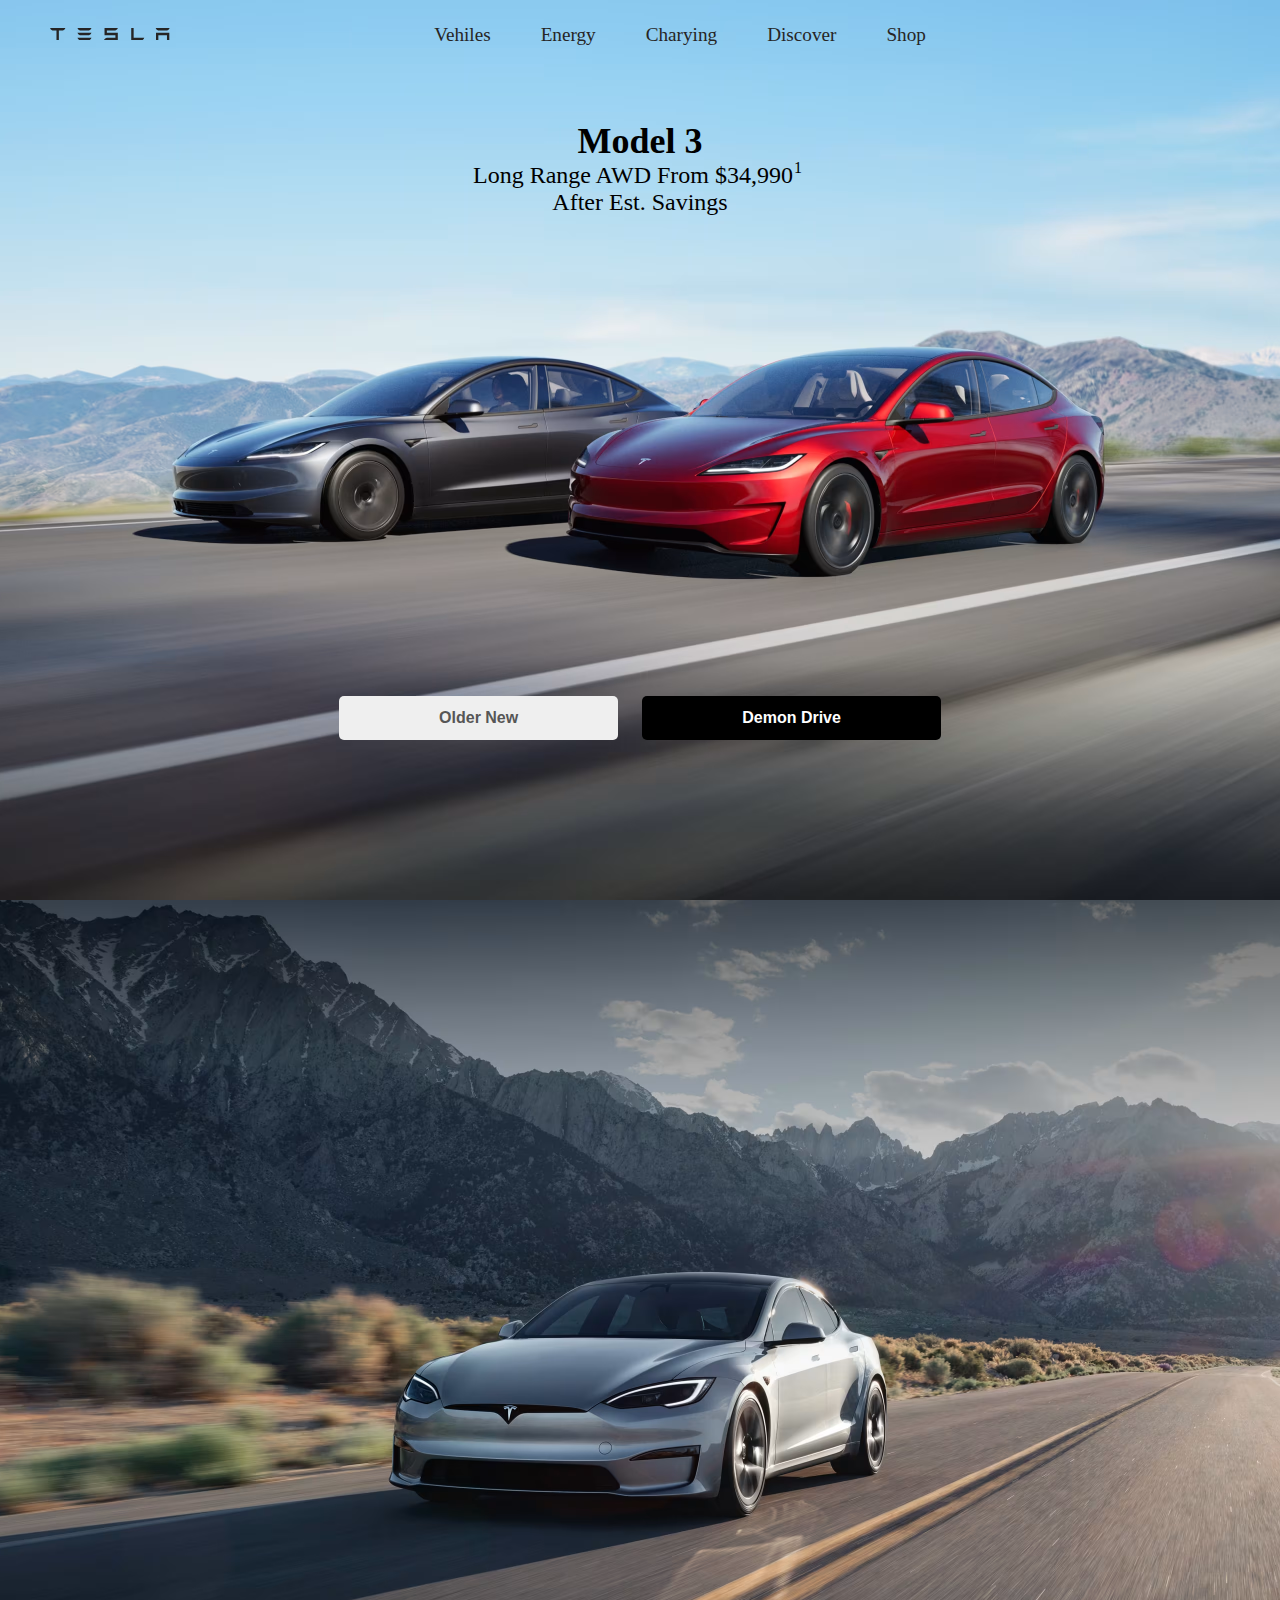
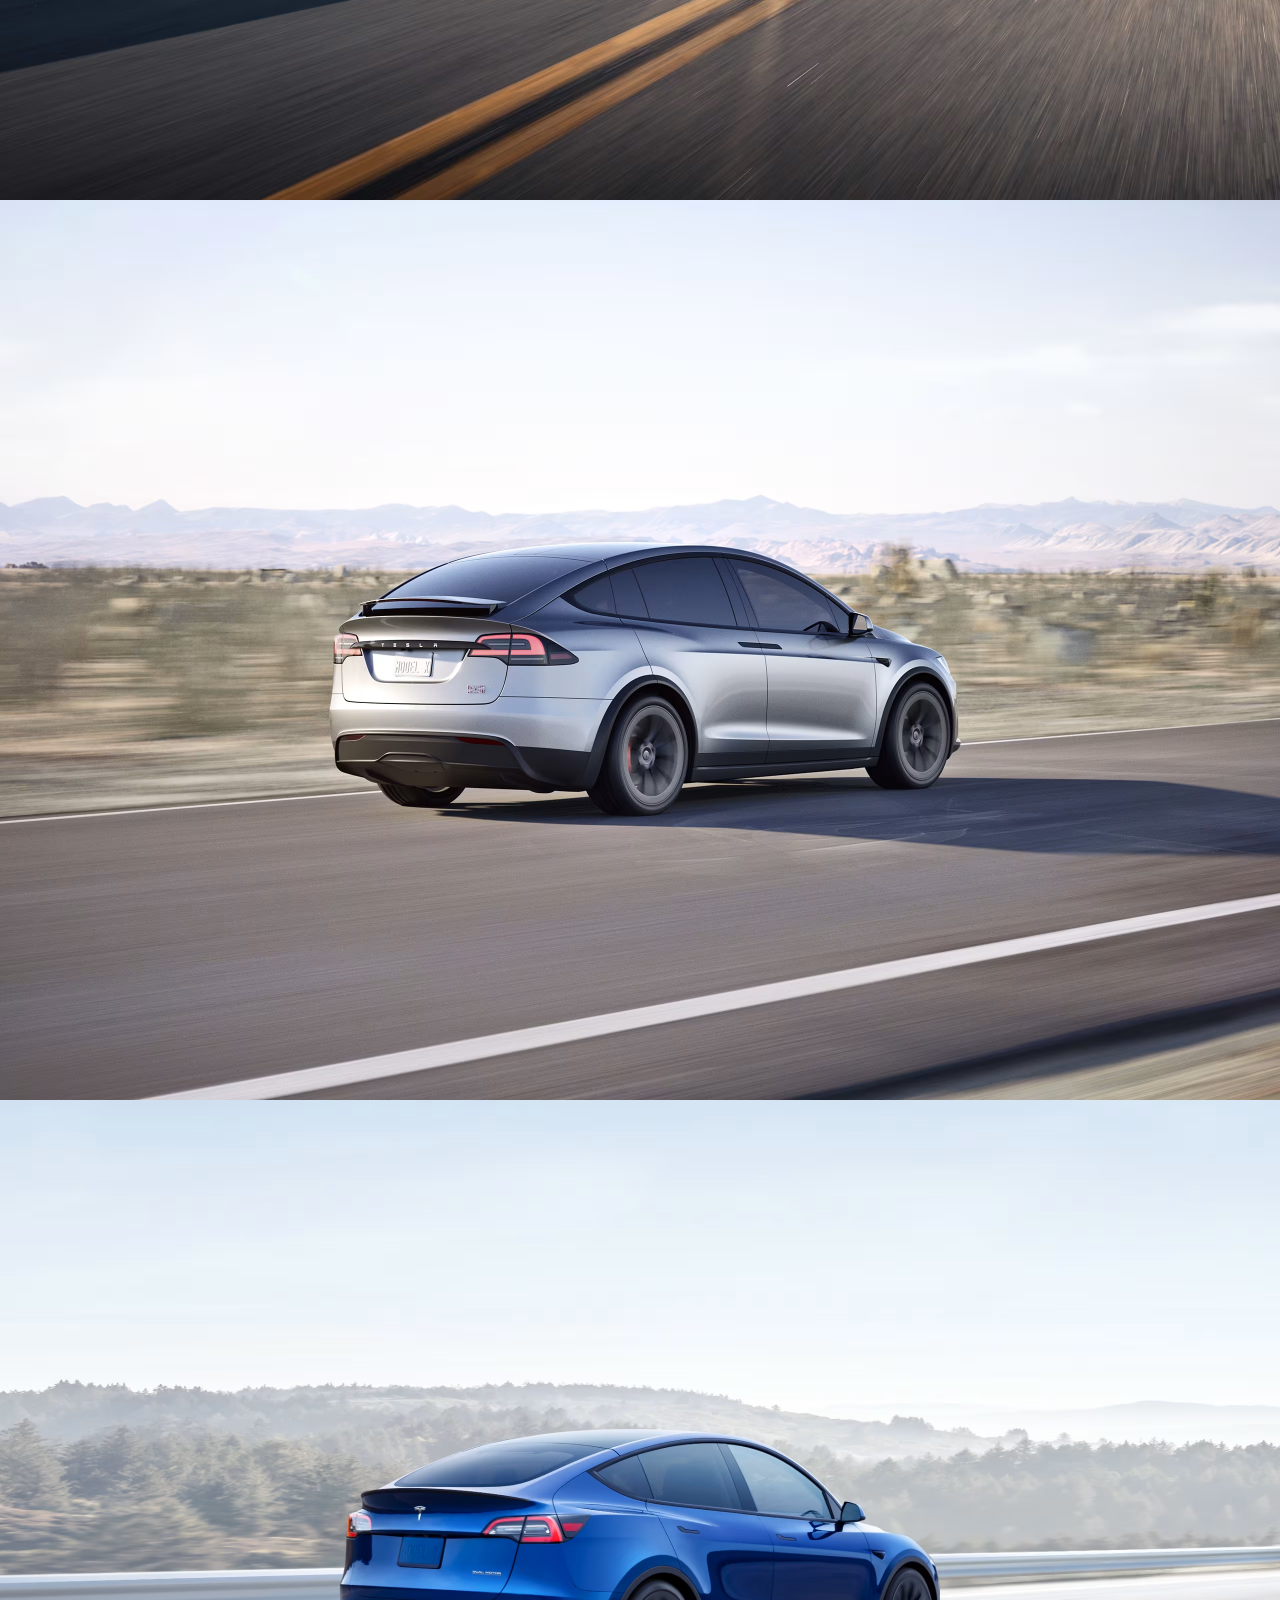
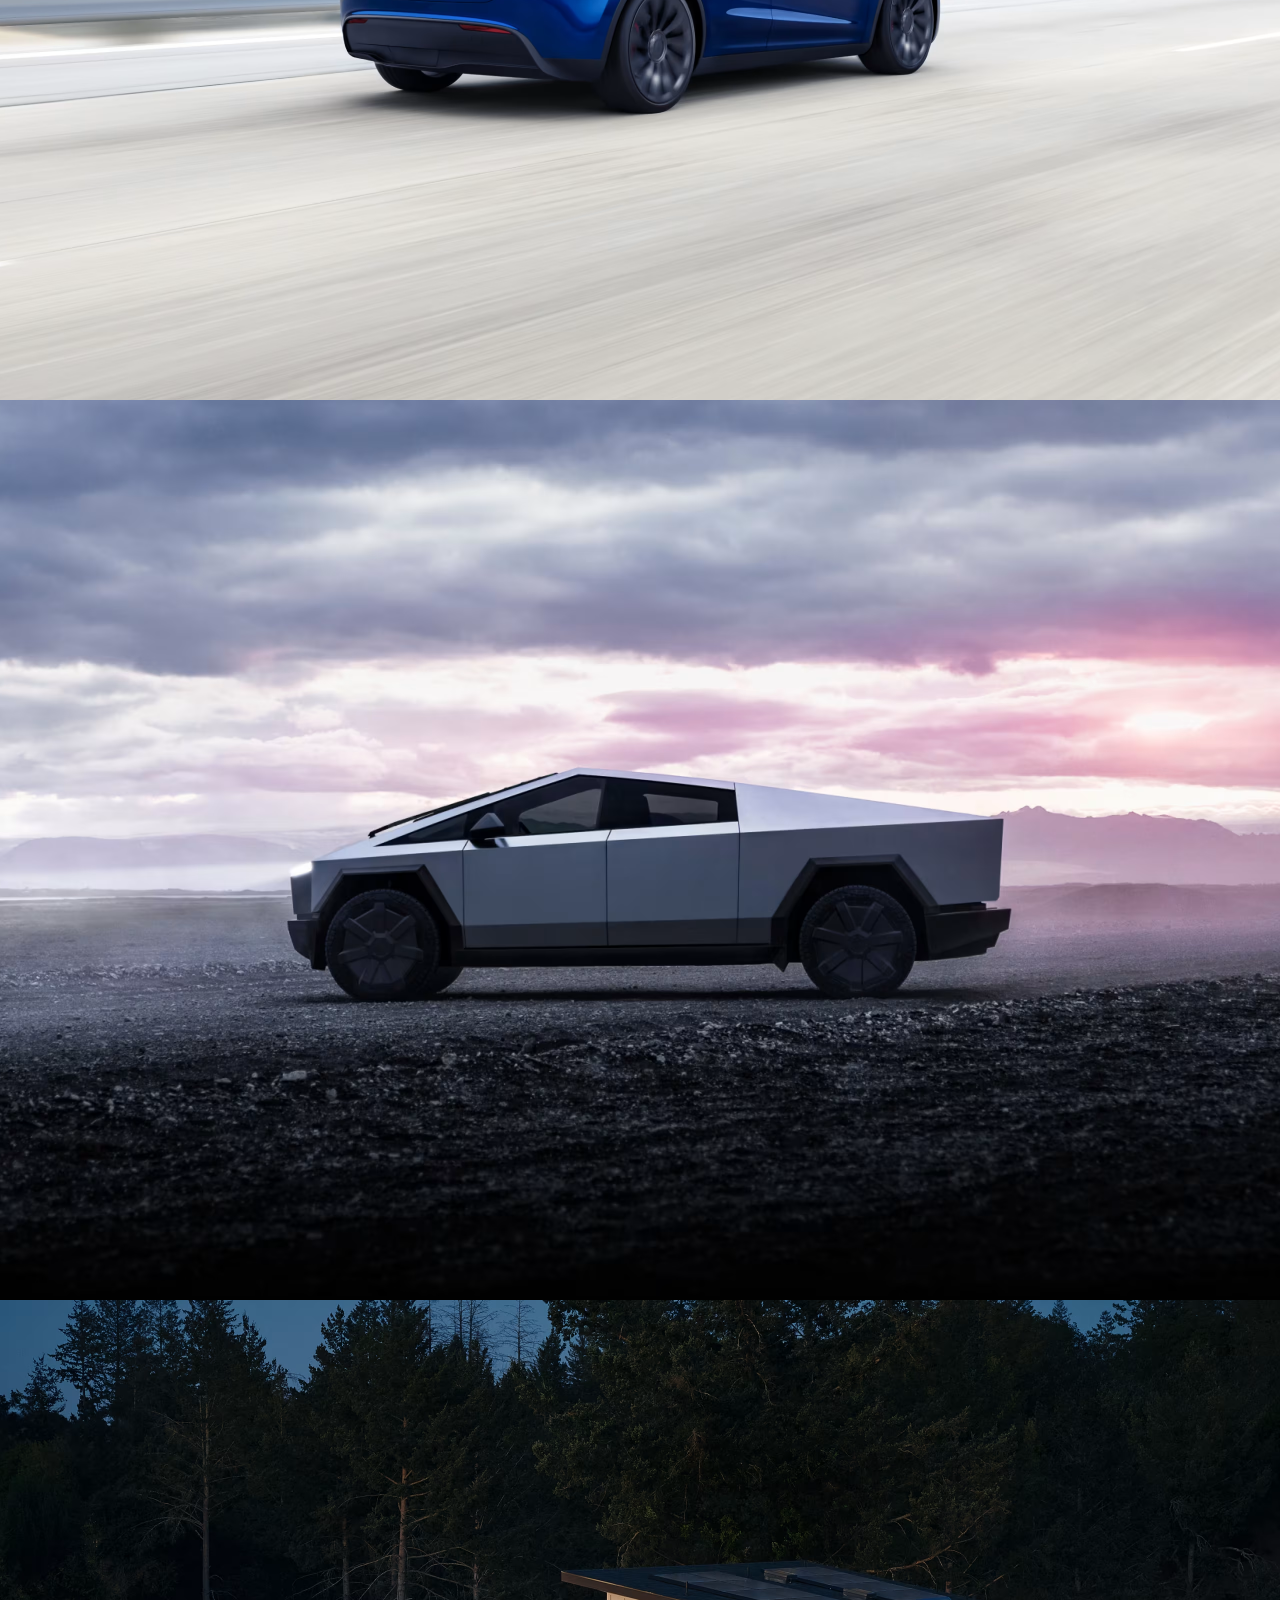
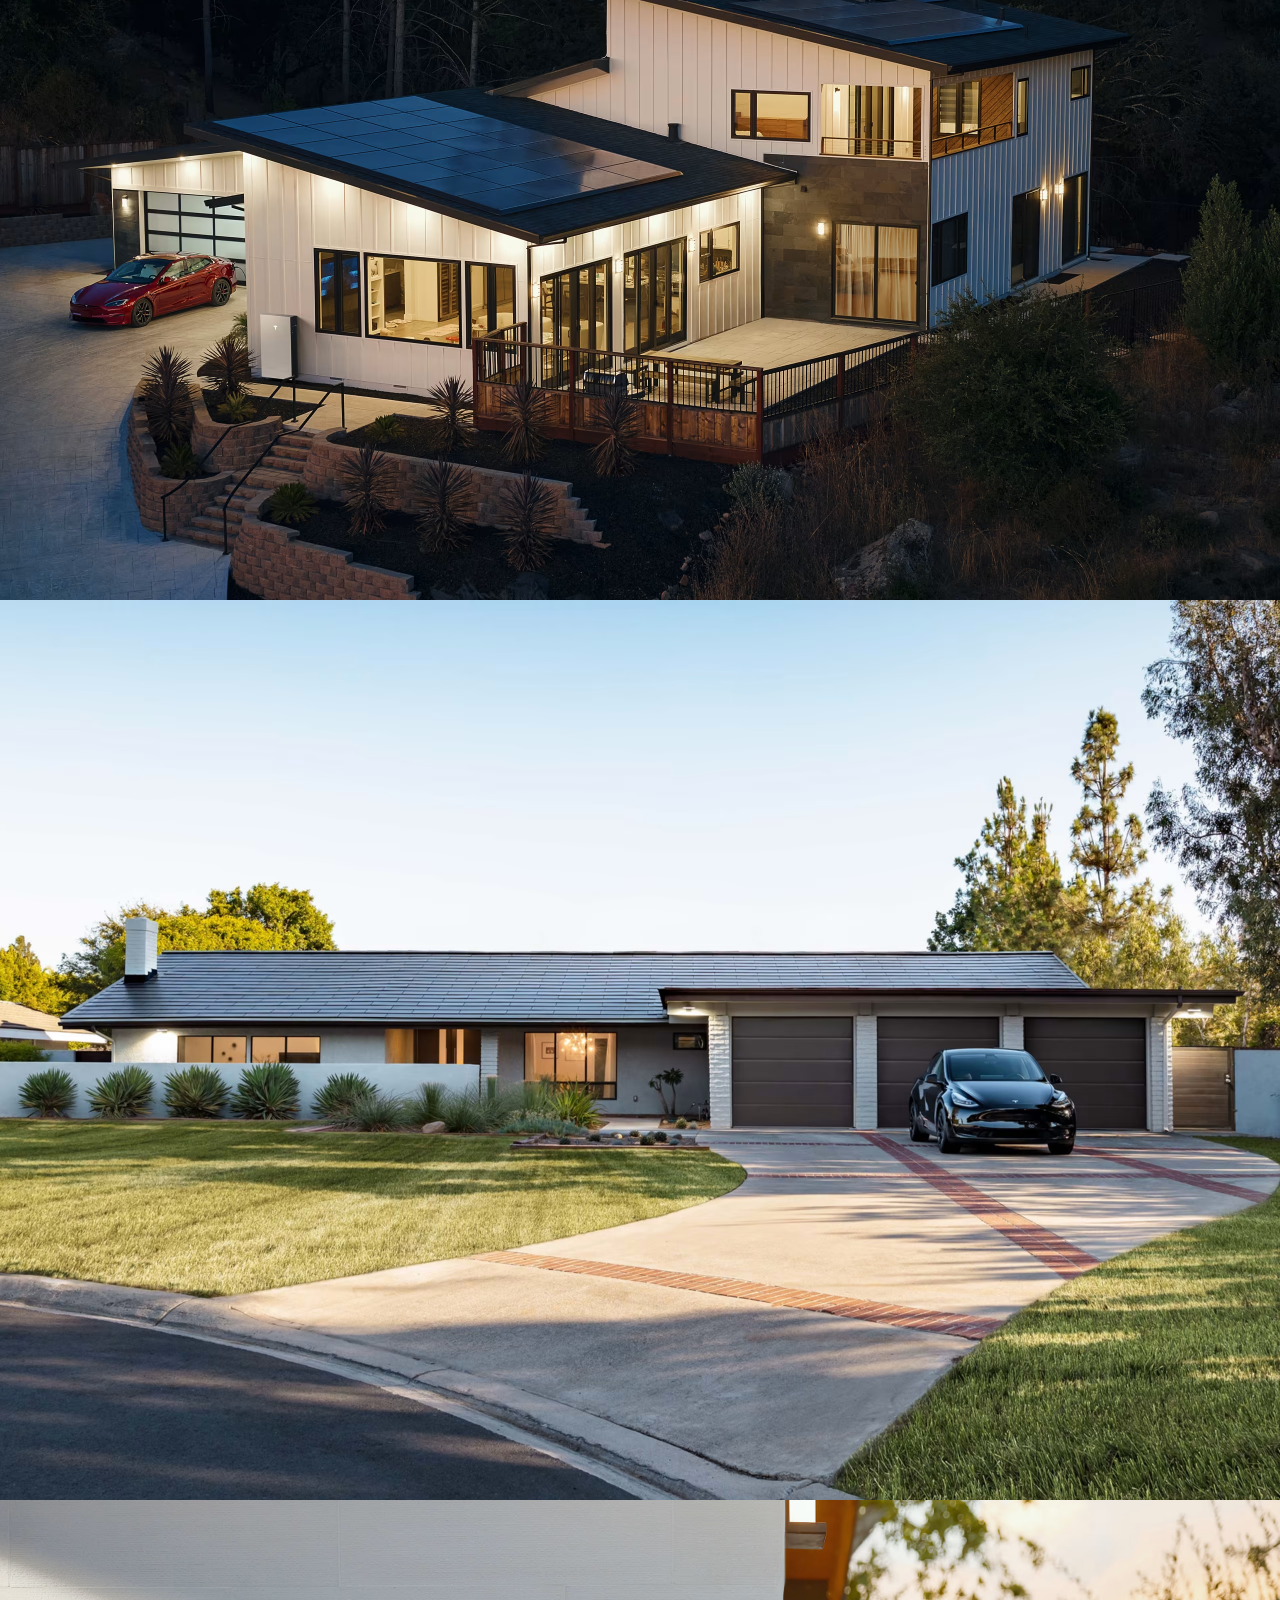
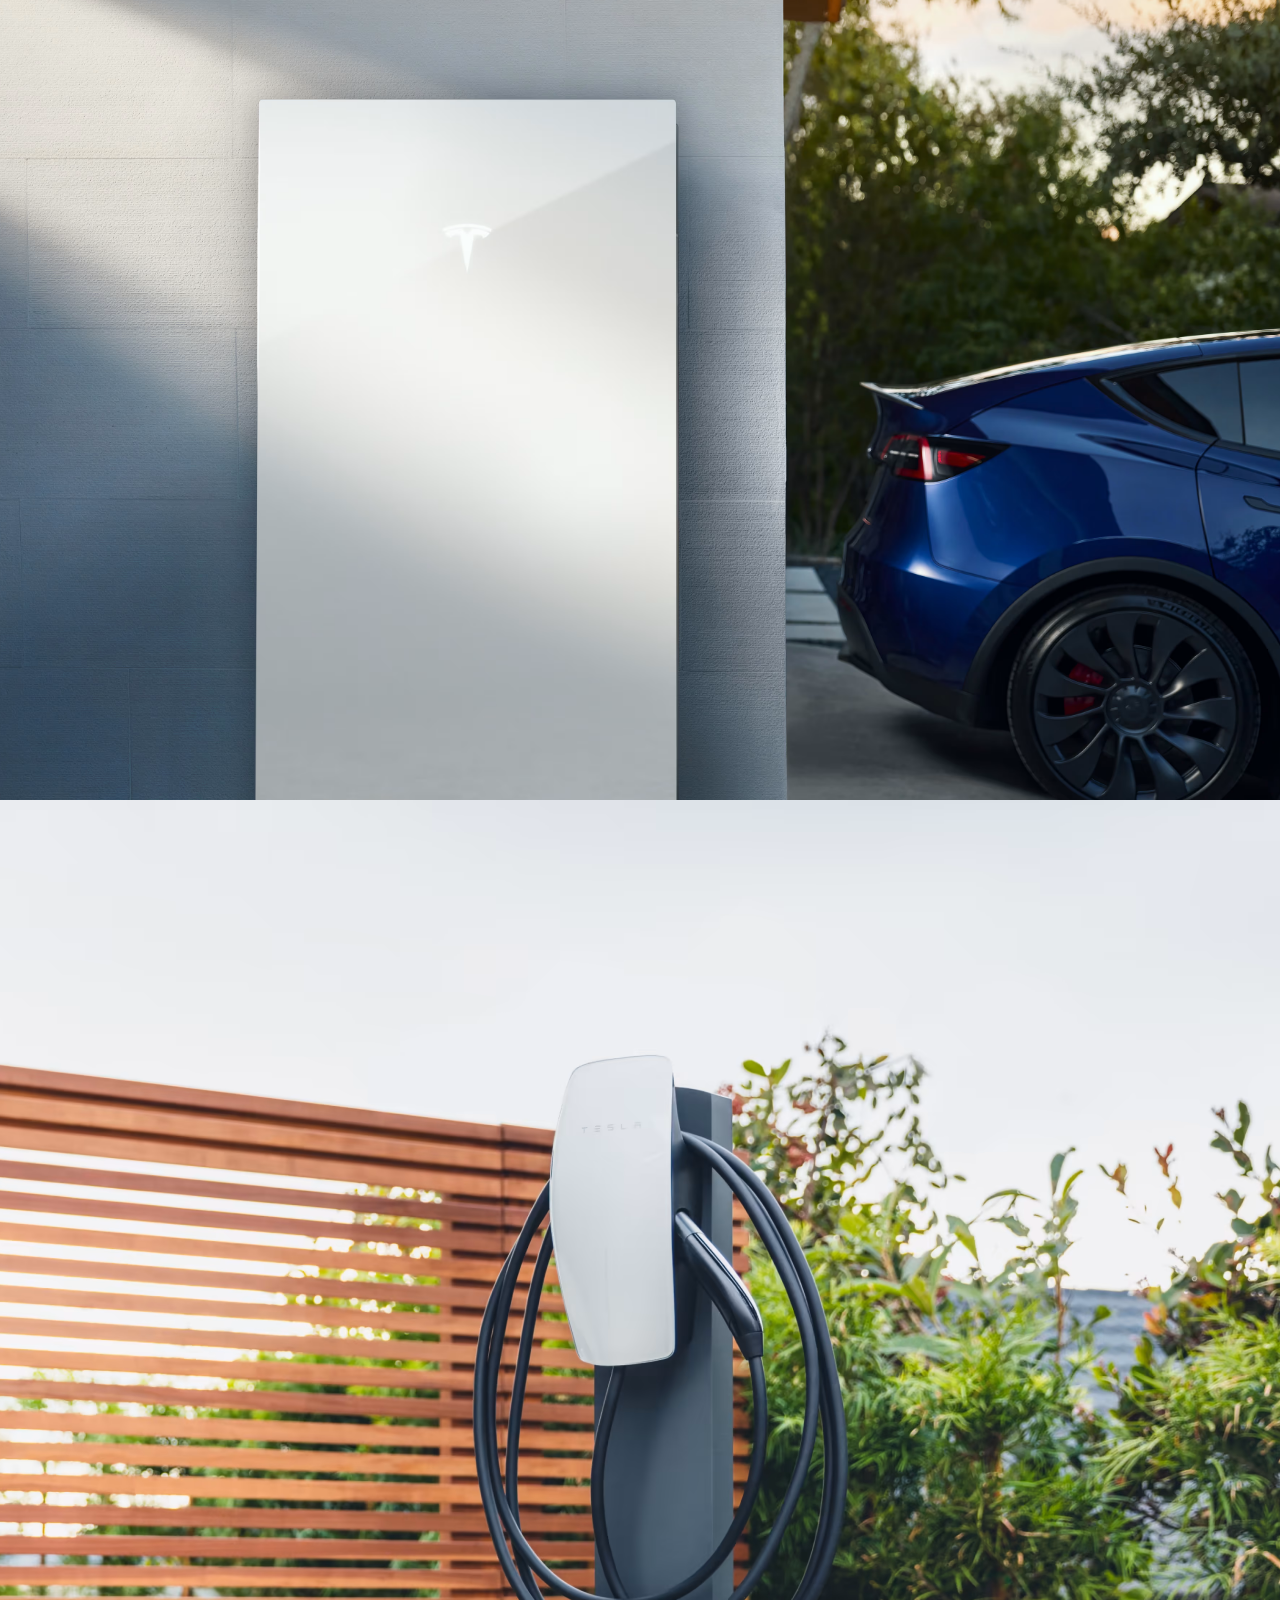
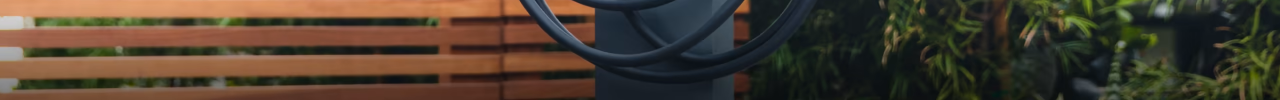
==== src/index.html @ 9aa11002 "initiallze" ====
<!DOCTYPE html>
<html lang="en">
  <head>
    <meta charset="UTF-8" />
    <meta name="viewport" content="width=device-width, initial-scale=1.0" />
    <link
      rel="stylesheet"
      href="https://cdnjs.cloudflare.com/ajax/libs/font-awesome/6.5.2/css/all.min.css"
      integrity="sha512-SnH5WK+bZxgPHs44uWIX+LLJAJ9/2PkPKZ5QiAj6Ta86w+fsb2TkcmfRyVX3pBnMFcV7oQPJkl9QevSCWr3W6A=="
      crossorigin="anonymous"
      referrerpolicy="no-referrer"
    />
    <link rel="preconnect" href="https://fonts.googleapis.com" />
    <link rel="preconnect" href="https://fonts.gstatic.com" crossorigin />
    <link
      href="https://fonts.googleapis.com/css2?family=Roboto:ital,wght@0,100;0,300;0,400;0,500;0,700;0,900;1,100;1,300;1,400;1,500;1,700;1,900&display=swap"
      rel="stylesheet"
    />
    <link rel="stylesheet" href="style.css" />
    <title>History</title>
  </head>
  <body>
    <section class="contaner">
      <div class="all-contaner">
        <nav class="navbar">
          <div class="nav-left">
            <a href=""
              ><svg
                class="tds-icon tds-icon-logo-wordmark tds-site-logo-icon"
                viewBox="0 0 342 35"
                xmlns="http://www.w3.org/2000/svg"
              >
                <path
                  fill="currentColor"
                  d="M0 .1a9.7 9.7 0 0 0 7 7h11l.5.1v27.6h6.8V7.3L26 7h11a9.8 9.8 0 0 0 7-7H0zm238.6 0h-6.8v34.8H263a9.7 9.7 0 0 0 6-6.8h-30.3V0zm-52.3 6.8c3.6-1 6.6-3.8 7.4-6.9l-38.1.1v20.6h31.1v7.2h-24.4a13.6 13.6 0 0 0-8.7 7h39.9v-21h-31.2v-7zm116.2 28h6.7v-14h24.6v14h6.7v-21h-38zM85.3 7h26a9.6 9.6 0 0 0 7.1-7H78.3a9.6 9.6 0 0 0 7 7m0 13.8h26a9.6 9.6 0 0 0 7.1-7H78.3a9.6 9.6 0 0 0 7 7m0 14.1h26a9.6 9.6 0 0 0 7.1-7H78.3a9.6 9.6 0 0 0 7 7M308.5 7h26a9.6 9.6 0 0 0 7-7h-40a9.6 9.6 0 0 0 7 7"
                ></path>
              </svg>
            </a>
          </div>
          <div class="nav-center">
            <ul class="nav-center-list">
              <li class="nav-center-item"><a href="">vehiles</a></li>
              <li class="nav-center-item"><a href="">energy</a></li>
              <li class="nav-center-item"><a href="">charying</a></li>
              <li class="nav-center-item"><a href="">discover</a></li>
              <li class="nav-center-item"><a href="">shop</a></li>
            </ul>
          </div>
          <div class="nav-right">
            <ul class="nav-right-list">
              <li class="nav-right-item">
                <a href=""><i class="fa-regular fa-circle-question"></i></a>
              </li>
              <li class="nav-right-item">
                <a href=""><i class="fa-solid fa-globe"></i></a>
              </li>
              <li class="nav-right-item">
                <a href=""><i class="fa-regular fa-circle-user"></i></a>
              </li>
            </ul>
          </div>
        </nav>
        <header class="head-card">
          <div class="text">
            <h2 class="name-car">Model 3</h2>
            <span class="price"
              >Long Range AWD From $34,990 <span class="number">1</span></span
            >
            <p>After Est. Savings</p>
          </div>
          <div class="btn-haed">
            <button class="older">older new</button>
            <button class="drive">demon drive</button>
          </div>
        </header>
      </div>
      <div class="all-contaner1"></div>
      <div class="all-contaner2"></div>
      <div class="all-contaner3"></div>
      <div class="all-contaner4"></div>
      <div class="all-contaner5"></div>
      <div class="all-contaner6"></div>
      <div class="all-contaner7"></div>
      <div class="all-contaner8"></div>
      
    </section>
    <script src="index.js"></script>
  </body>
</html>
---- src/style.css ----
* {
  margin: 0;
  padding: 0;
  box-sizing: border-box;
}
body {
  font-family: "Roboto" sans-serif;
}
a {
  text-decoration: none;
  color: rgb(38, 37, 37);
}
li {
  list-style: none;
}
.contaner .all-contaner .navbar {
  display: flex;
  justify-content: space-between;
  align-items: center;
  padding: 0 50px;
  height: 70px;
}
.contaner .all-contaner {
  background-image: url("../image/Homepage-Model-3-Desktop-LHD-v2.jpg");
  height: 100vh;
  background-position: center;
  background-size: cover;
  background-repeat: no-repeat;
}
.contaner .all-contaner .navbar .nav-left {
  width: 120px;
  cursor: pointer;
}
.contaner .all-contaner .navbar .nav-center .nav-center-list {
  display: flex;
  font-size: 1.2rem;
  text-transform: capitalize;
  gap: 50px;
}
.contaner .all-contaner .navbar .nav-right .nav-right-list {
  display: flex;
  font-size: 1.5rem;
  gap: 20px;
}
.contaner .all-contaner .head-card {
  display: flex;
  flex-direction: column;
  align-items: center;
  justify-content: space-between;
  padding: 50px 0;
  height: 80%;
}
.contaner .all-contaner .head-card .text {
  text-align: center;
  font-size: 1.5rem;
}
.contaner .all-contaner .head-card .number {
  position: relative;
  top: -10px;
  left: -5px;
  font-size: 1rem;
}
.contaner .all-contaner .head-card .btn-haed button {
  font-size: 1rem;
  font-weight: 600;
  color: rgb(86, 86, 86);
  padding: 13px 100px;
  text-transform: capitalize;
  border-radius: 5px;
  border: none;
  margin: 0 10px;
}
.contaner .all-contaner .head-card .btn-haed .older:hover {
  background-color: rgb(189, 189, 189);
}
.contaner .all-contaner .head-card .btn-haed .drive {
  background-color: rgb(0, 0, 0);
  color: rgb(255, 255, 255);
}
.contaner .all-contaner .head-card .btn-haed .drive:hover {
  background-color: rgb(59, 59, 59);
}
.contaner .all-contaner1 {
  background-image: url("../image/Homepage-Model-S-Desktop-v2.jpg");
  height: 100vh;
  background-position: center;
  background-size: cover;
  background-repeat: no-repeat;
}
.contaner .all-contaner2 {
  background-image: url("../image/Homepage-Model-X-Desktop-v2.jpg");
  height: 100vh;
  background-position: center;
  background-size: cover;
  background-repeat: no-repeat;
}
.contaner .all-contaner3 {
  background-image: url("../image/Homepage-Model-Y-Desktop-Global.png");
  height: 100vh;
  background-position: center;
  background-size: cover;
  background-repeat: no-repeat;
}
.contaner .all-contaner4 {
  background-image: url("../image/Homepage-Cybertruck-Desktop.jpg");
  height: 100vh;
  background-position: center;
  background-size: cover;
  background-repeat: no-repeat;
}
.contaner .all-contaner5 {
  background-image: url("../image/Homepage-SolarPanels-01-Desktop.avif");
  height: 100vh;
  background-position: center;
  background-size: cover;
  background-repeat: no-repeat;
}
.contaner .all-contaner6 {
  background-image: url("../image/Homepage-SolarRoof-Desktop-Global.avif");
  height: 100vh;
  background-position: center;
  background-size: cover;
  background-repeat: no-repeat;
}
.contaner .all-contaner7 {
  background-image: url("../image/Homepage-Powerwall-01-Desktop.jpg");
  height: 100vh;
  background-position: center;
  background-size: cover;
  background-repeat: no-repeat;
}
.contaner .all-contaner8 {
  background-image: url("../image/Homepage-Accessories-Desktop-NA-APAC.jpg");
  height: 100vh;
  background-position: center;
  background-size: cover;
  background-repeat: no-repeat;
}
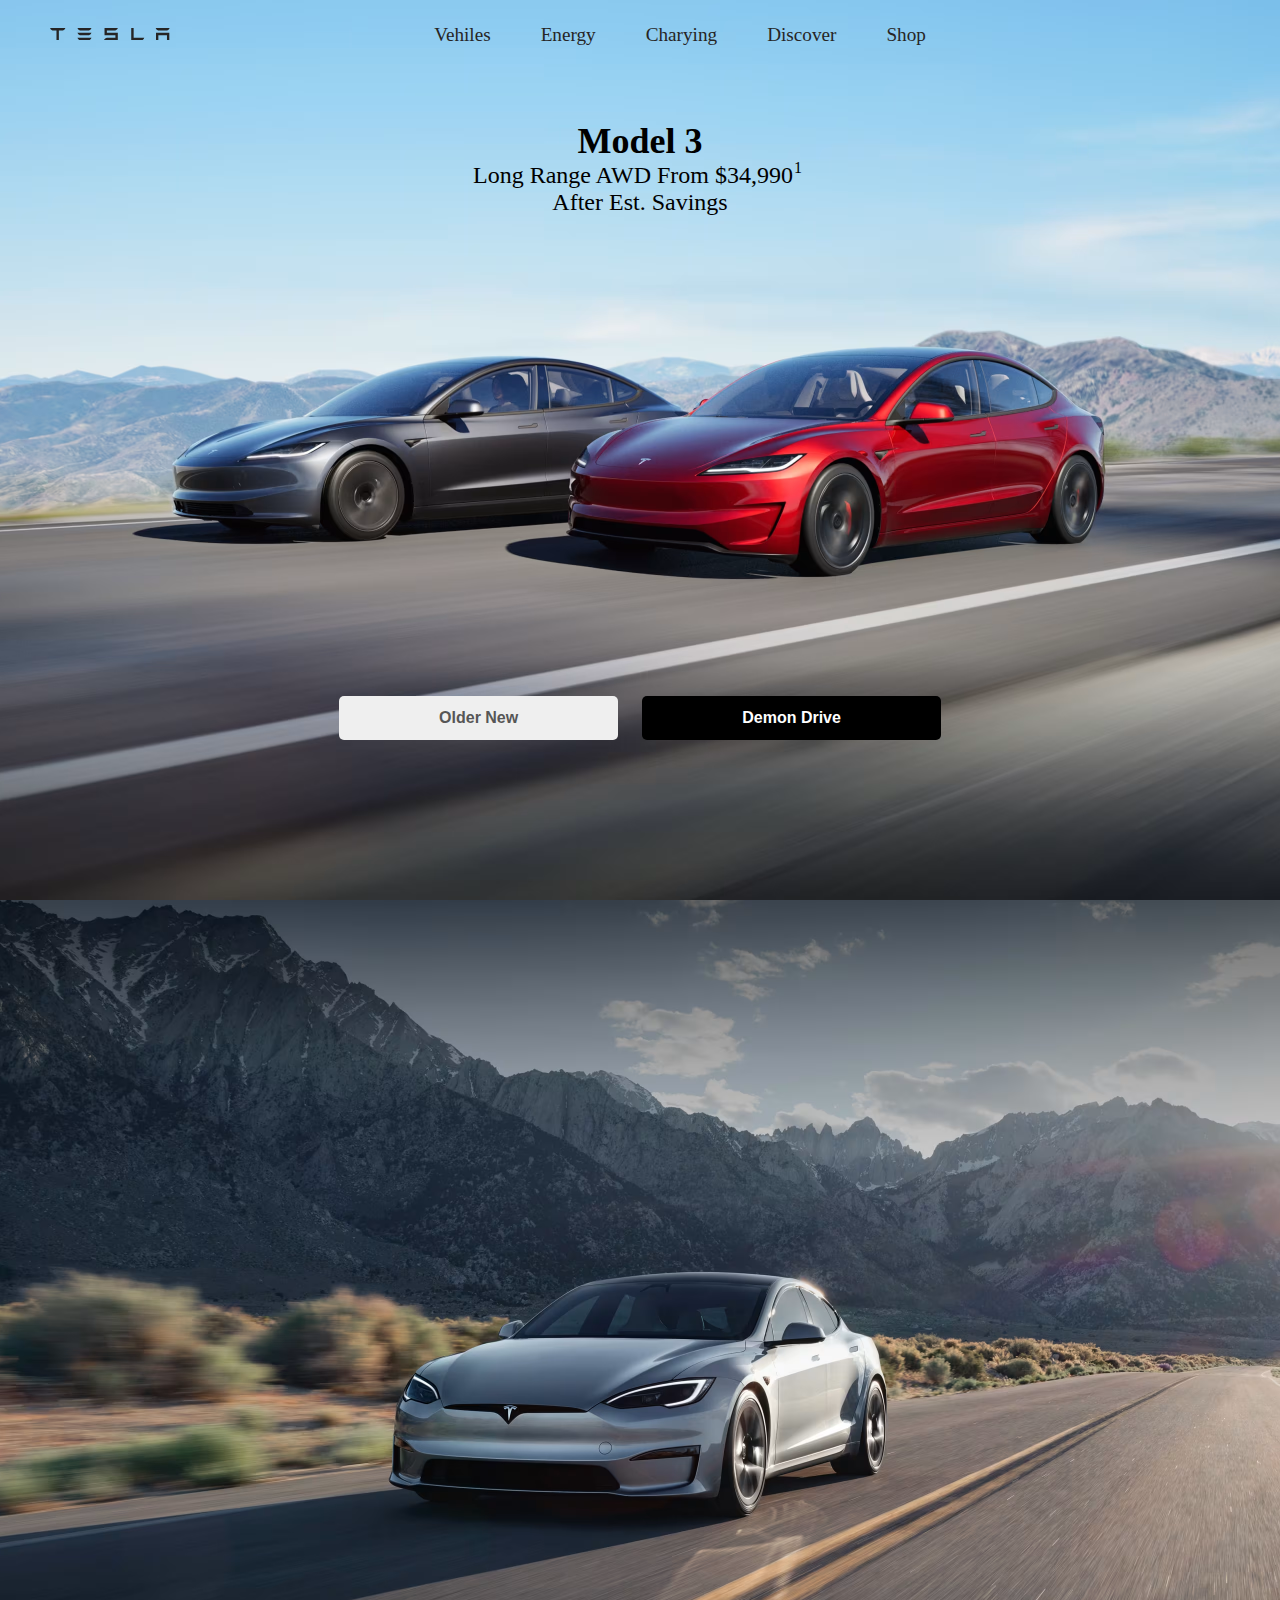
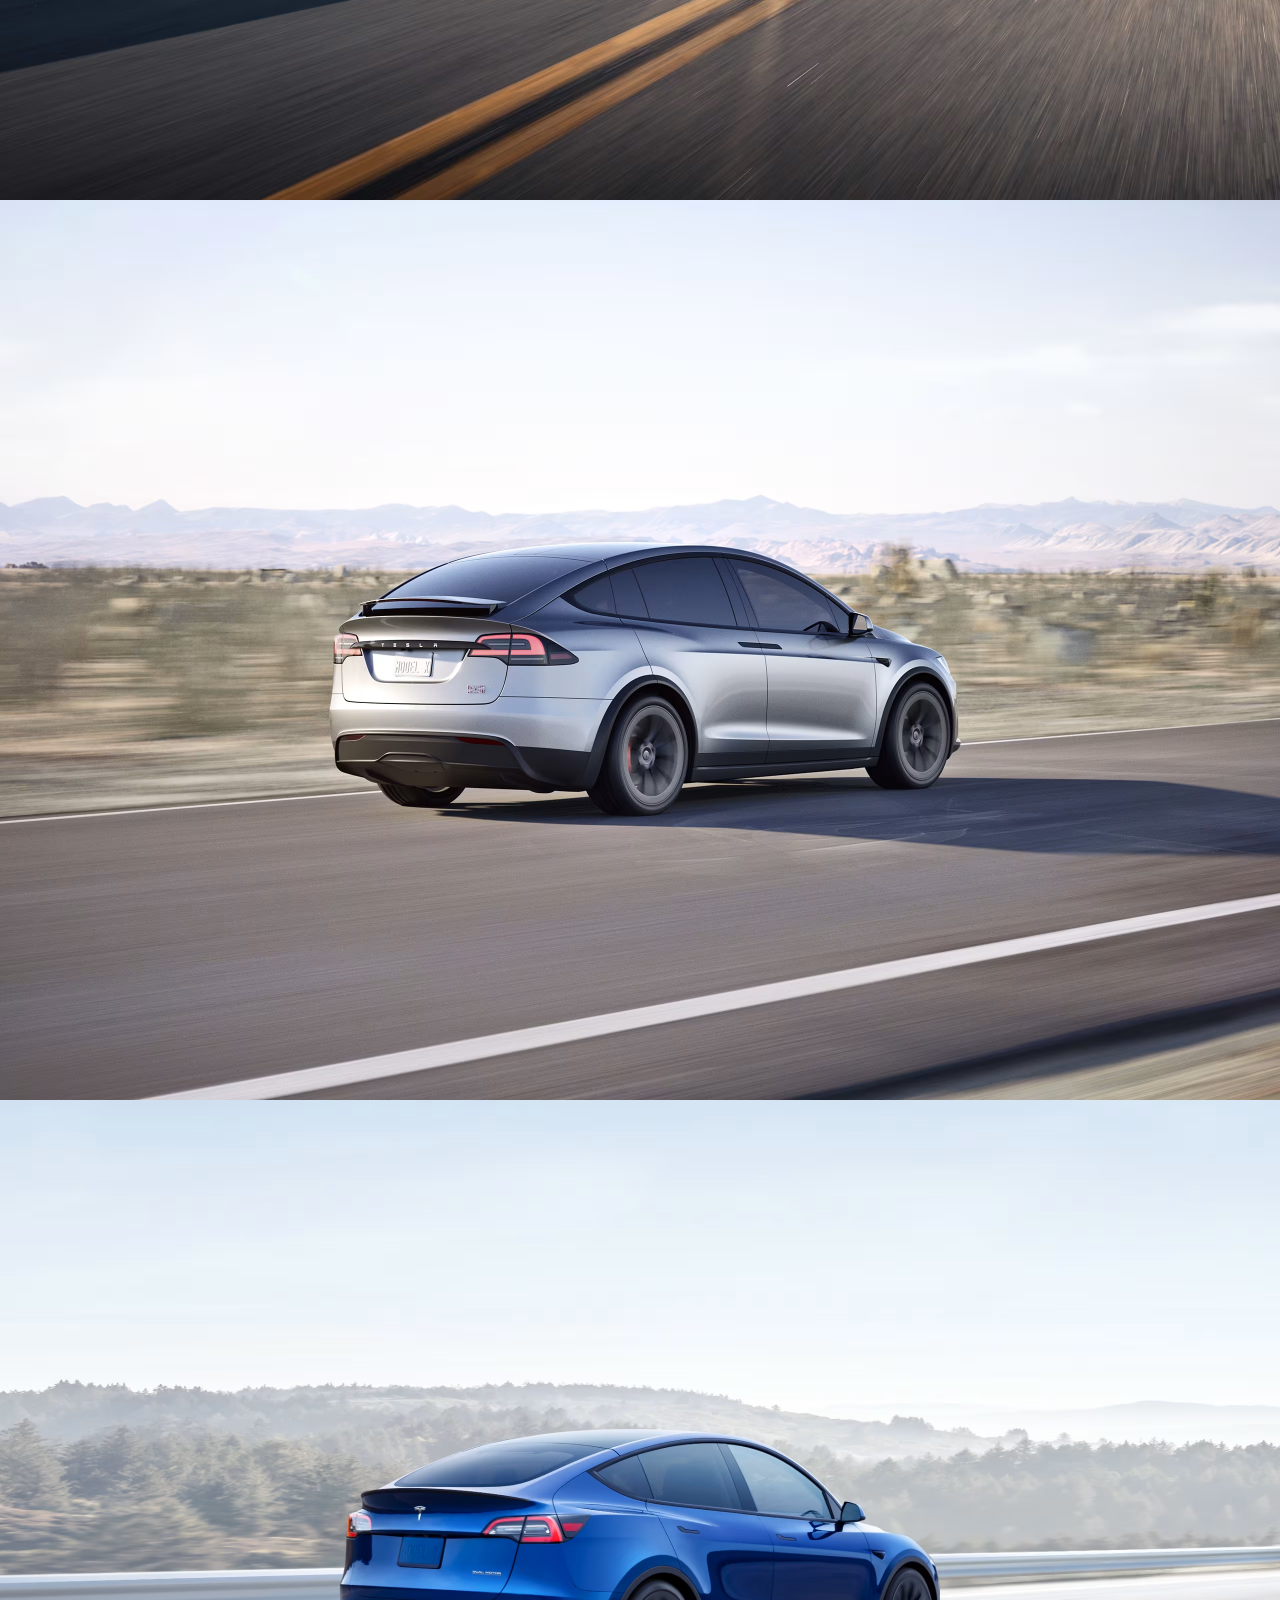
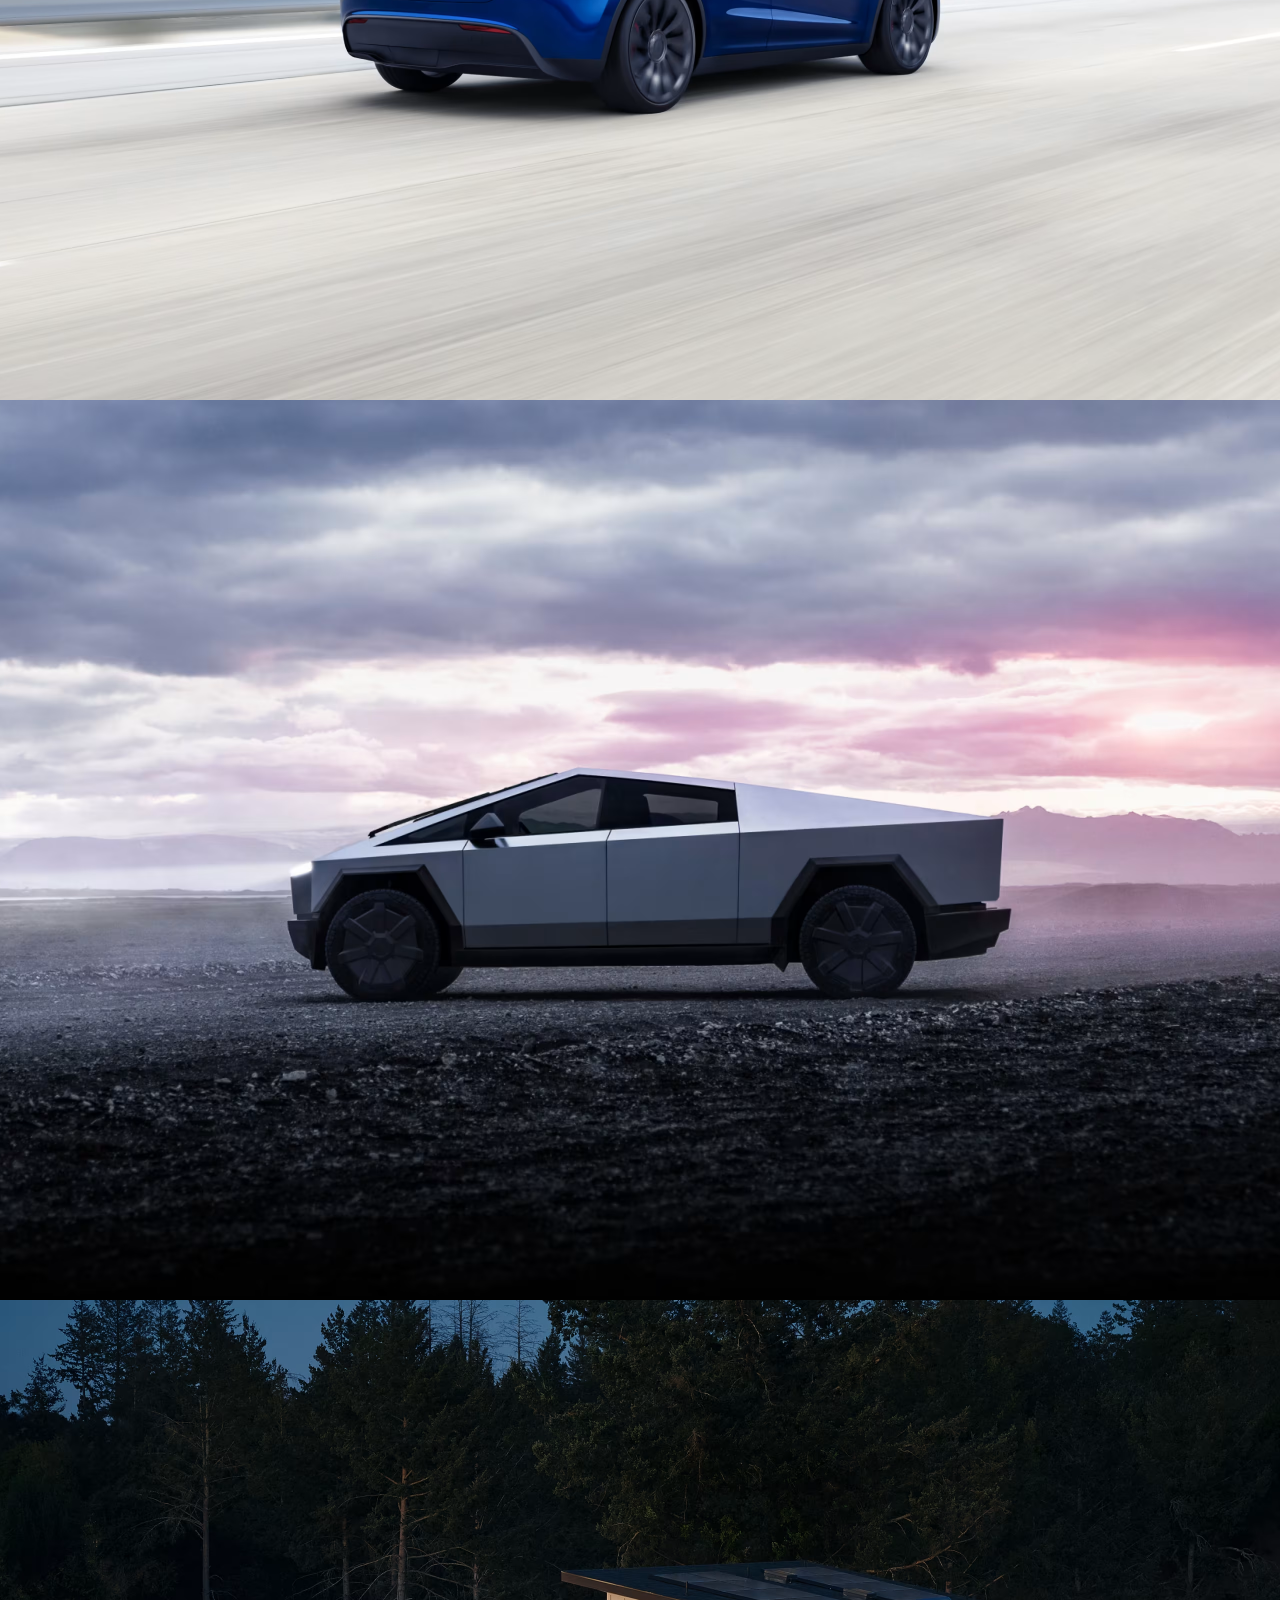
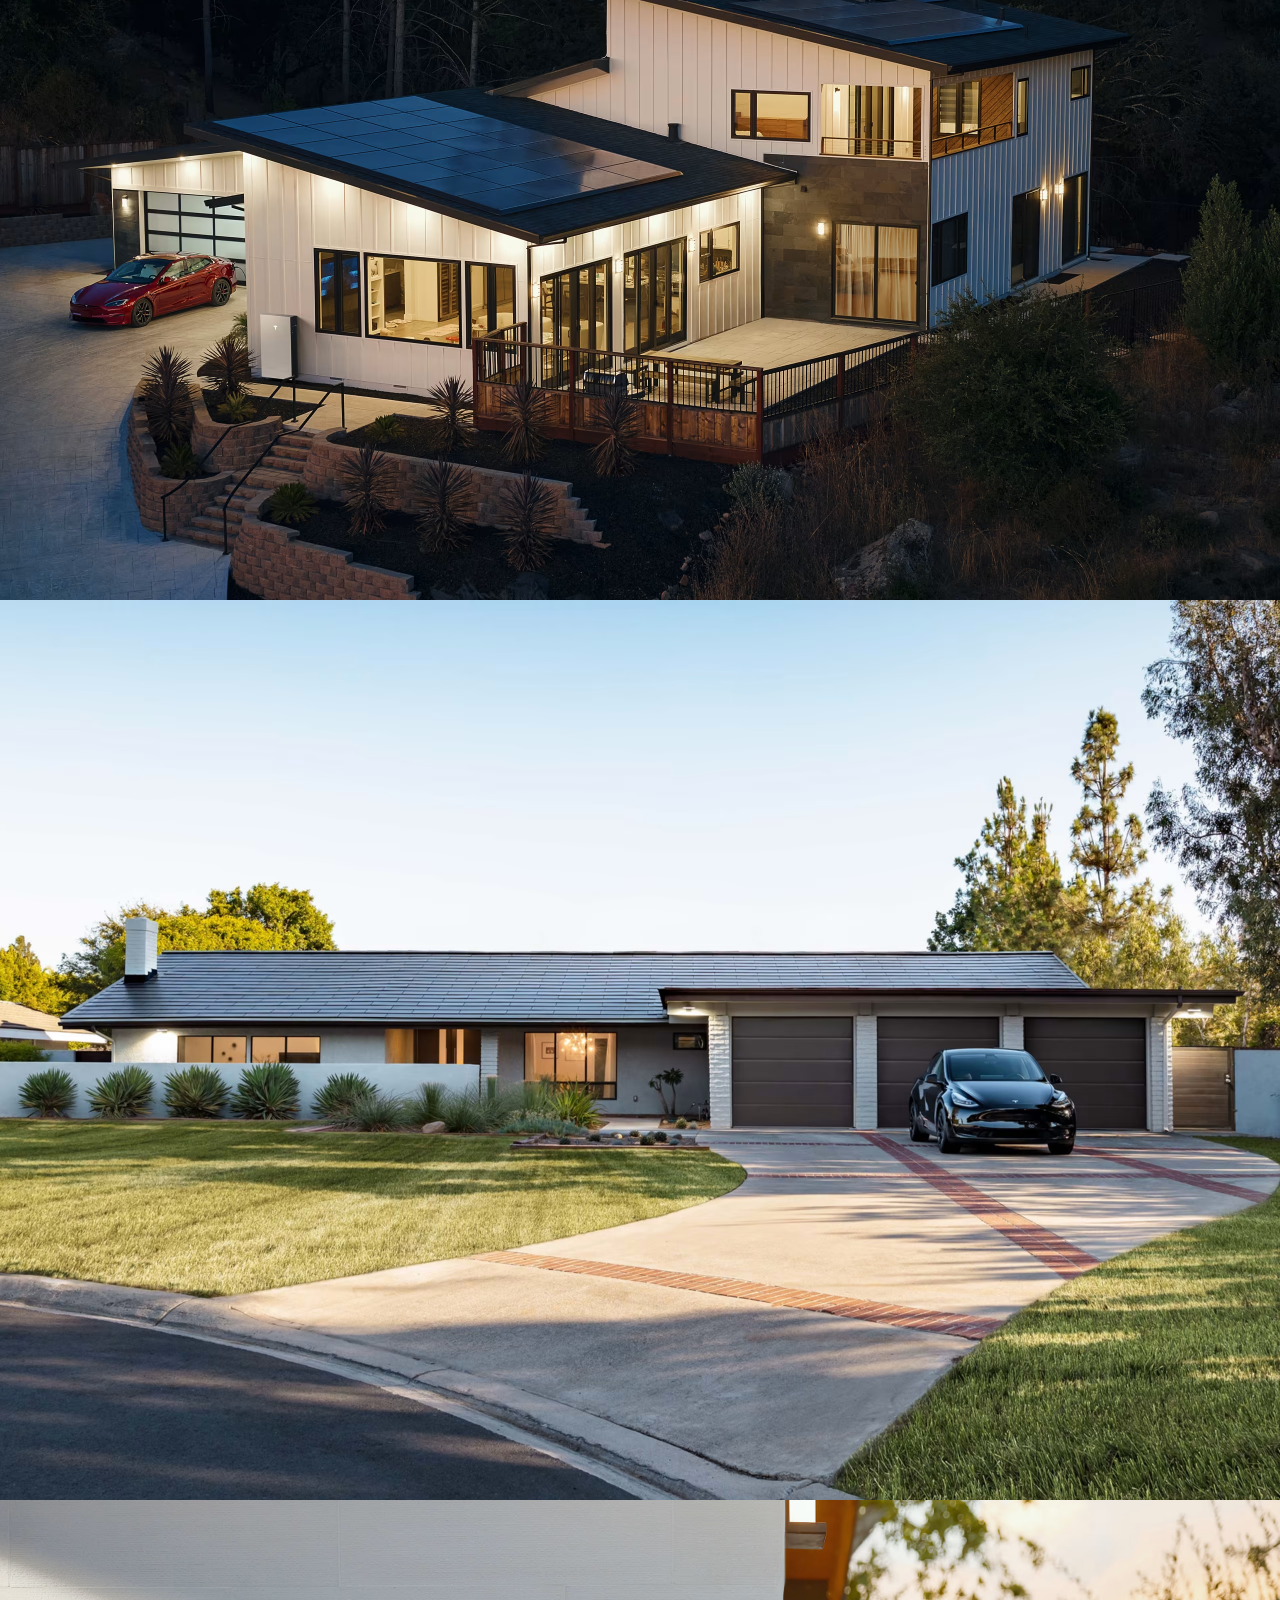
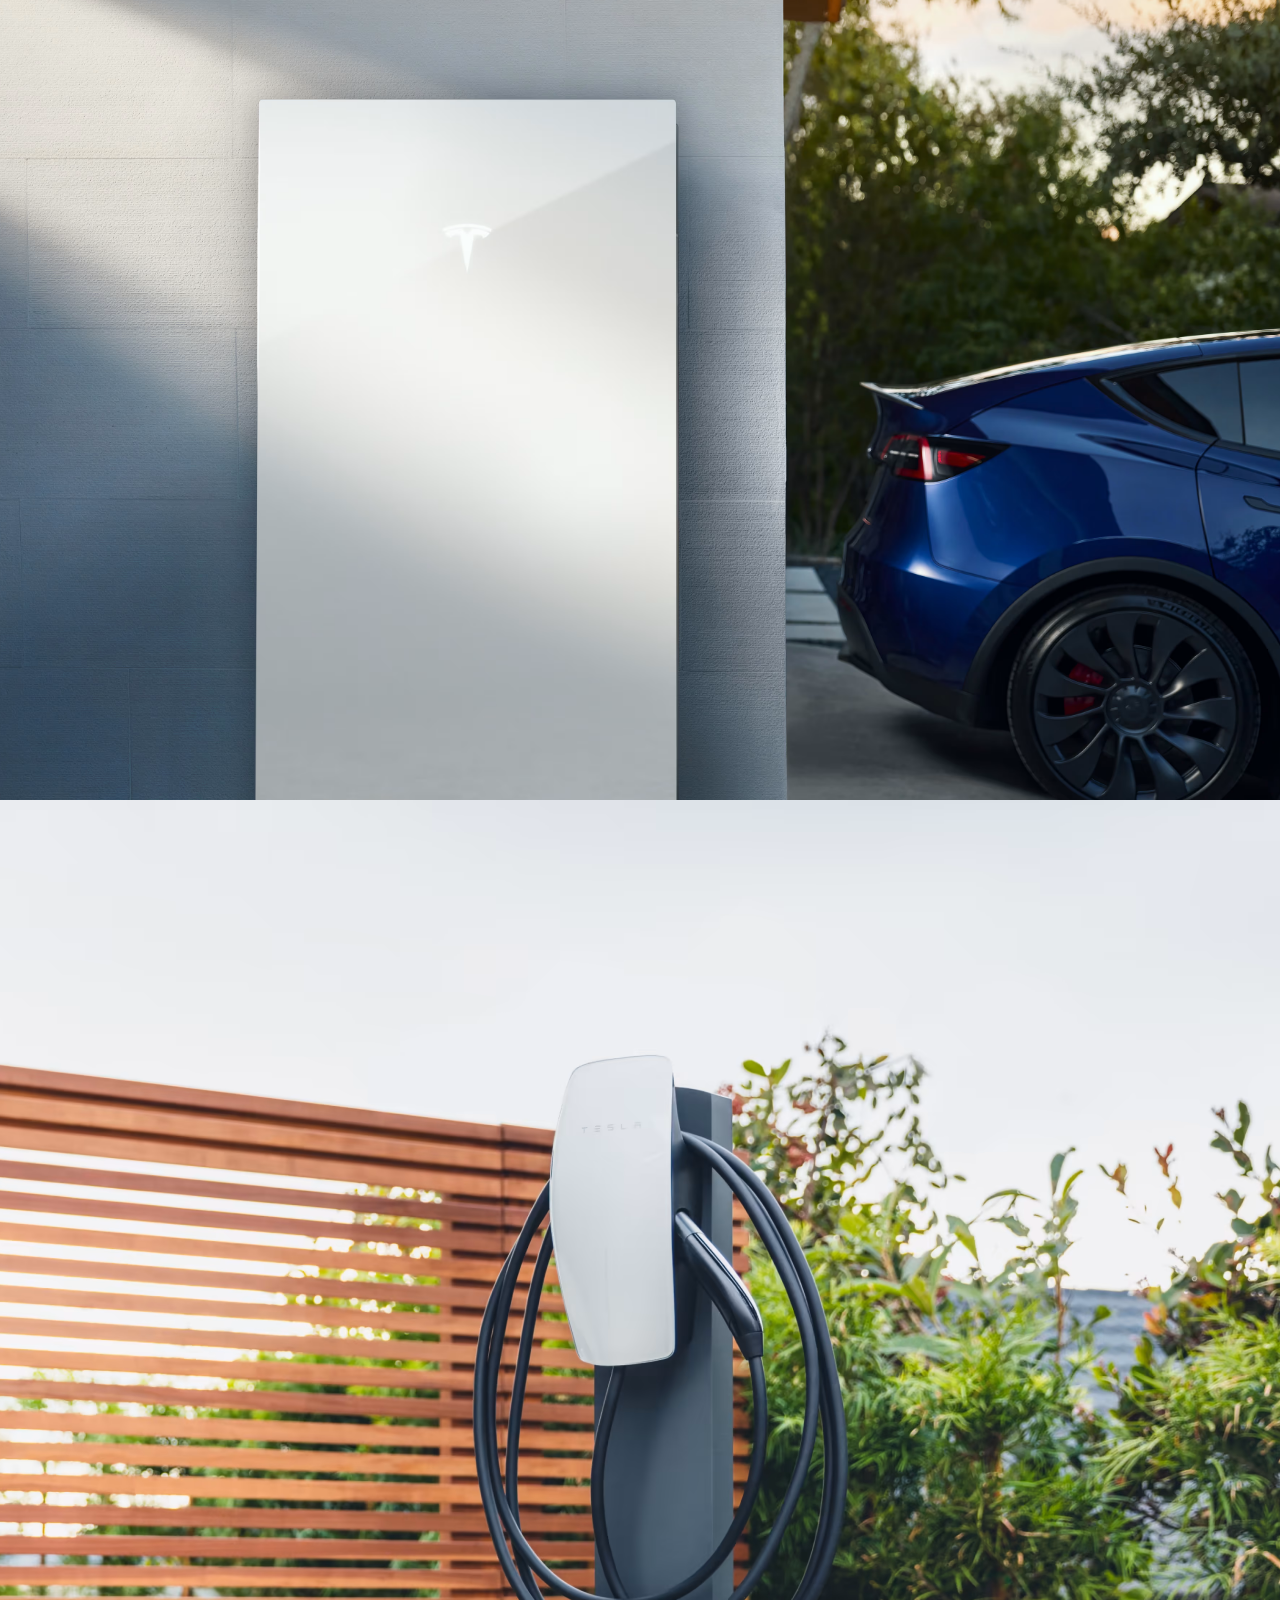
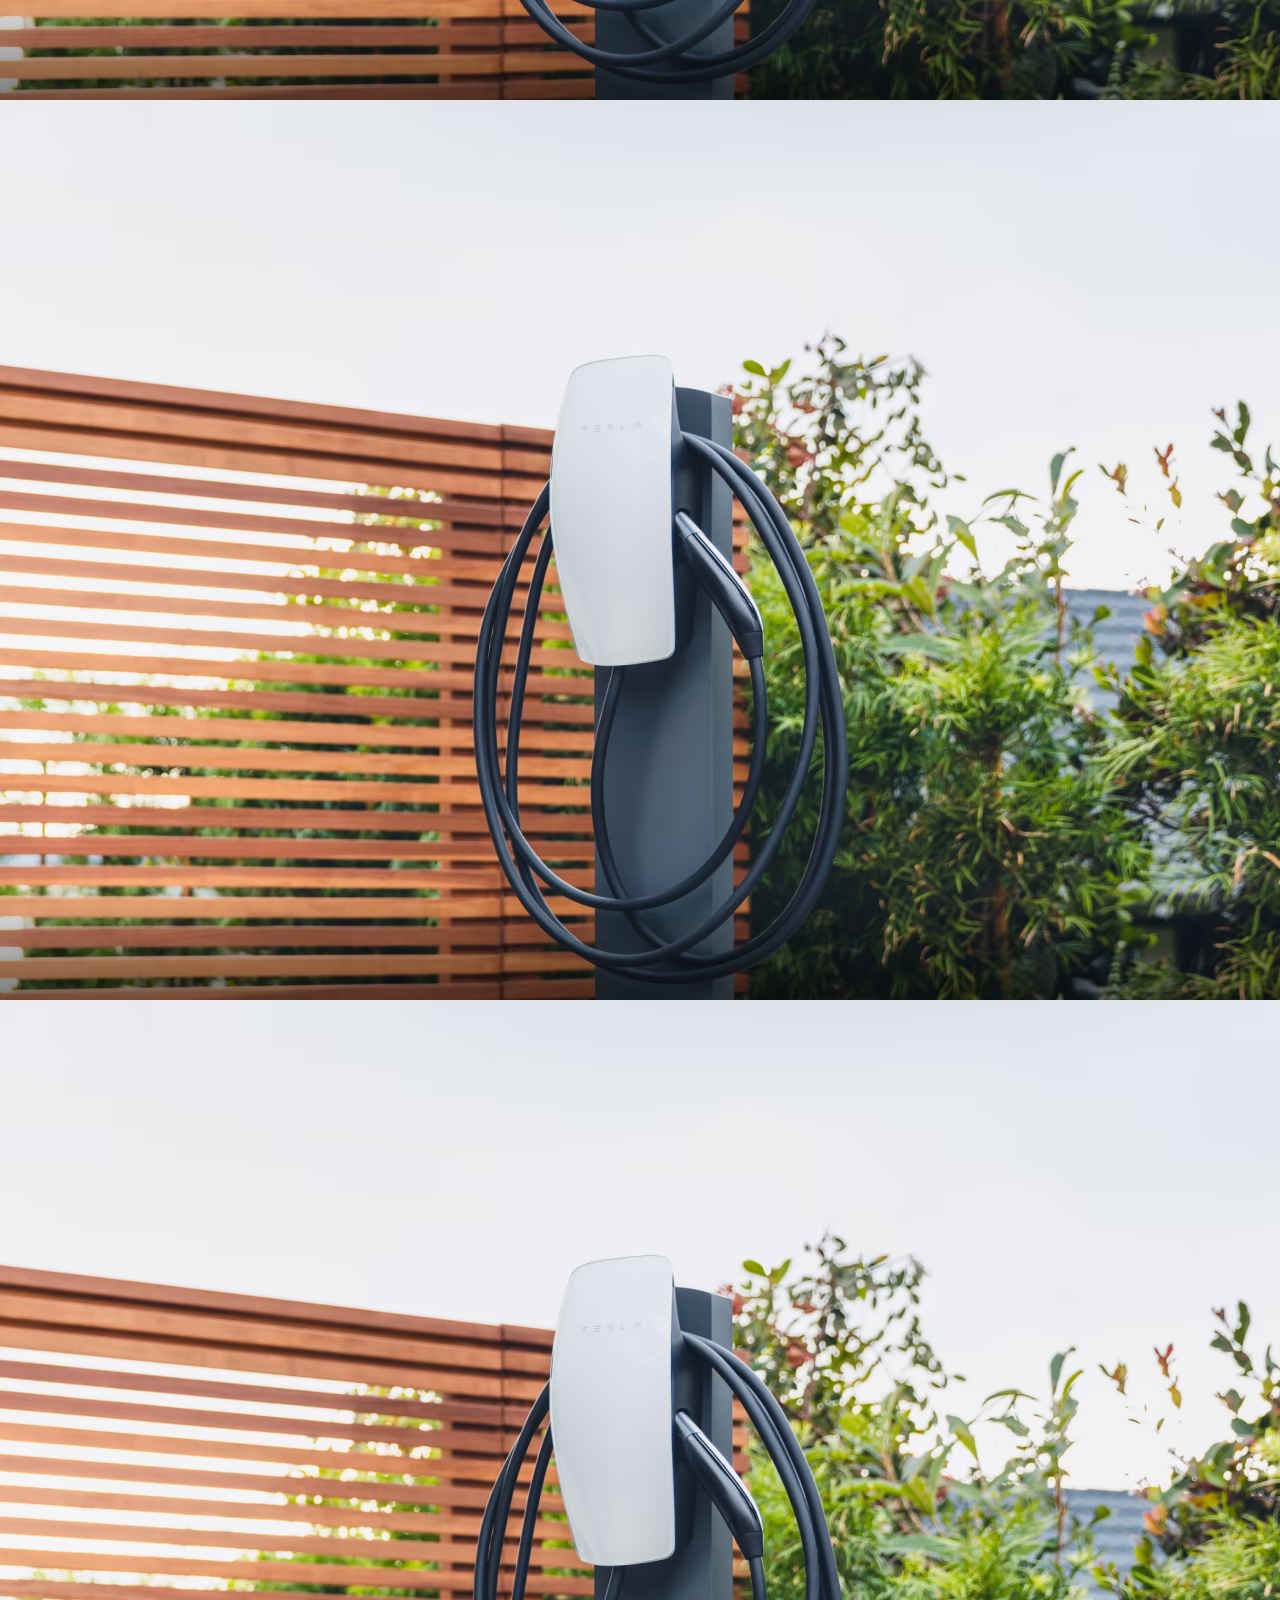
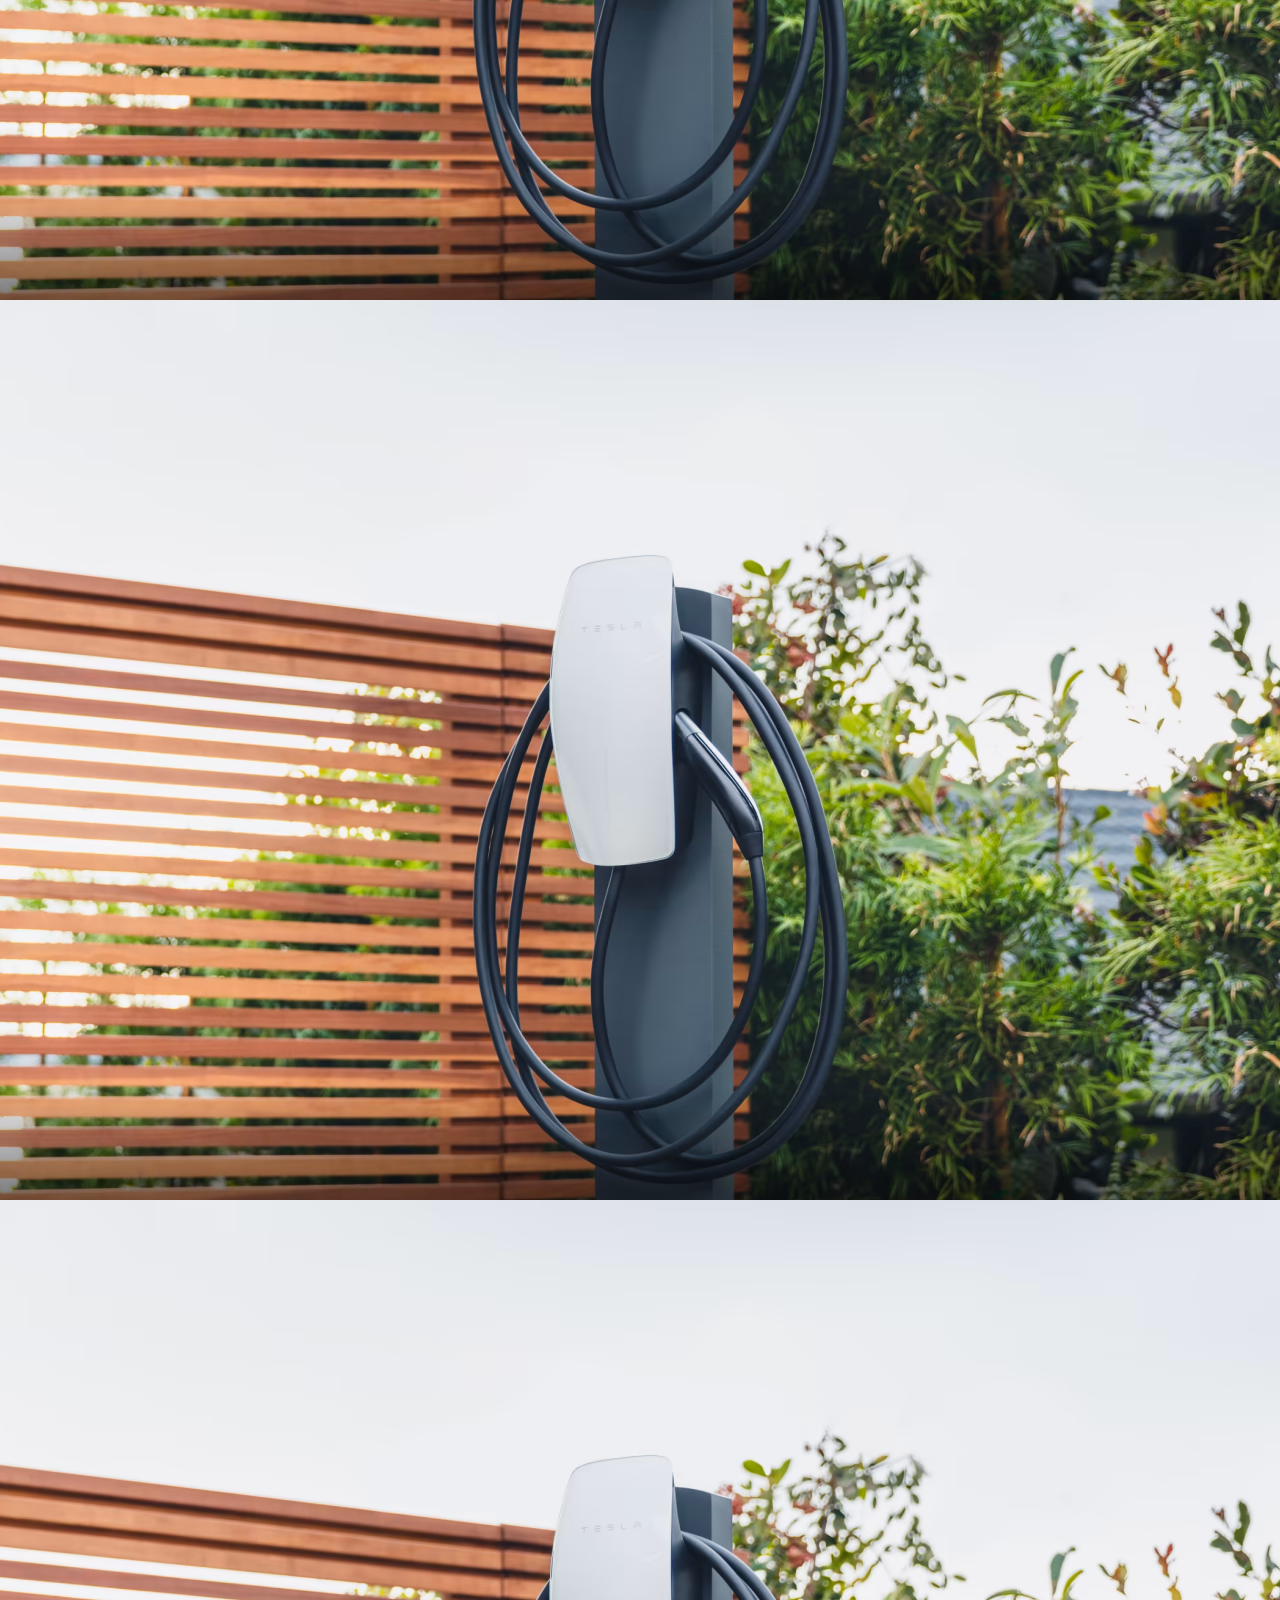
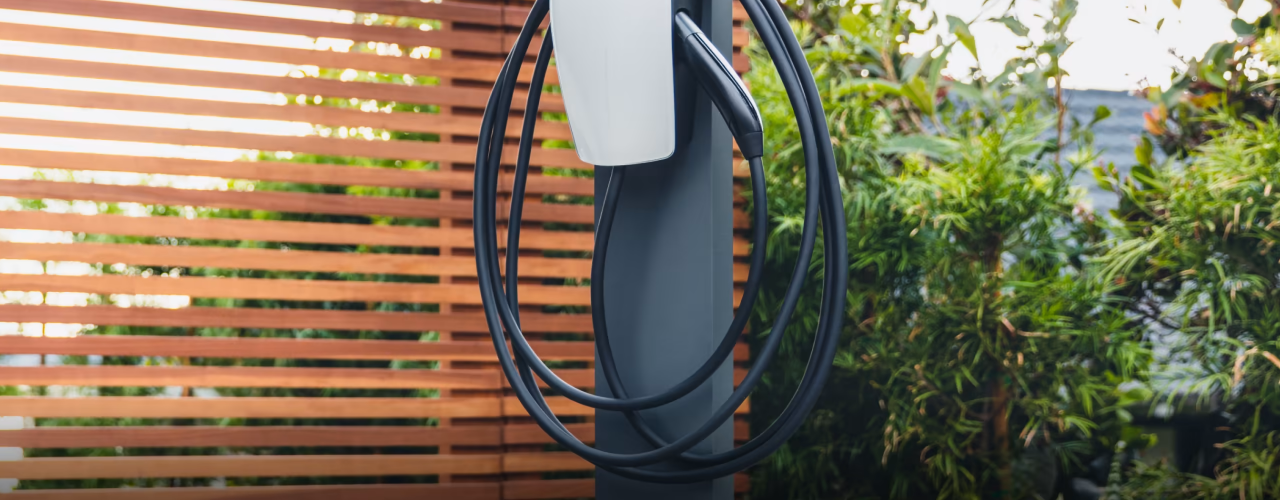
==== commit 5b37f574: "add" ====
--- a/src/index.html
+++ b/src/index.html
@@ -82,7 +82,10 @@
       <div class="all-contaner6"></div>
       <div class="all-contaner7"></div>
       <div class="all-contaner8"></div>
-      
+      <div class="all-contaner8"></div>
+      <div class="all-contaner8"></div>
+      <div class="all-contaner8"></div>
+      <div class="all-contaner8"></div>
     </section>
     <script src="index.js"></script>
   </body>
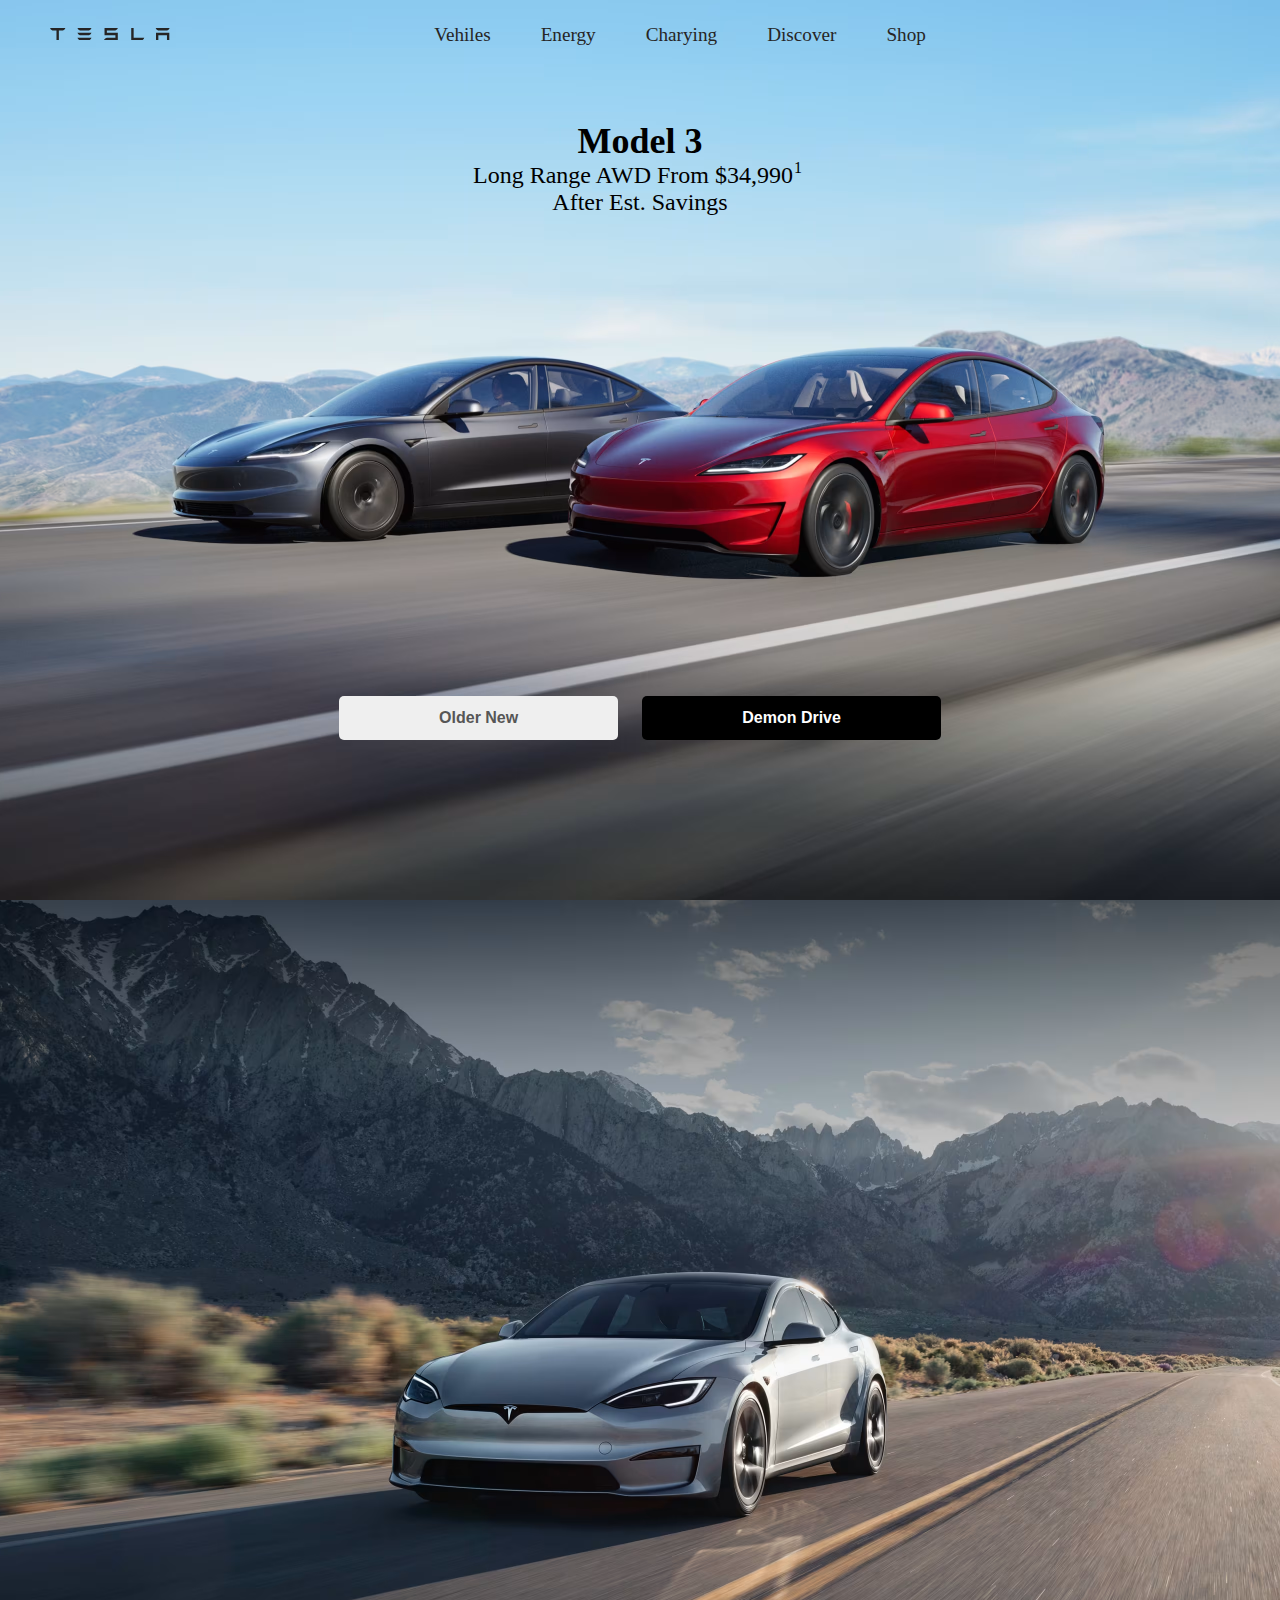
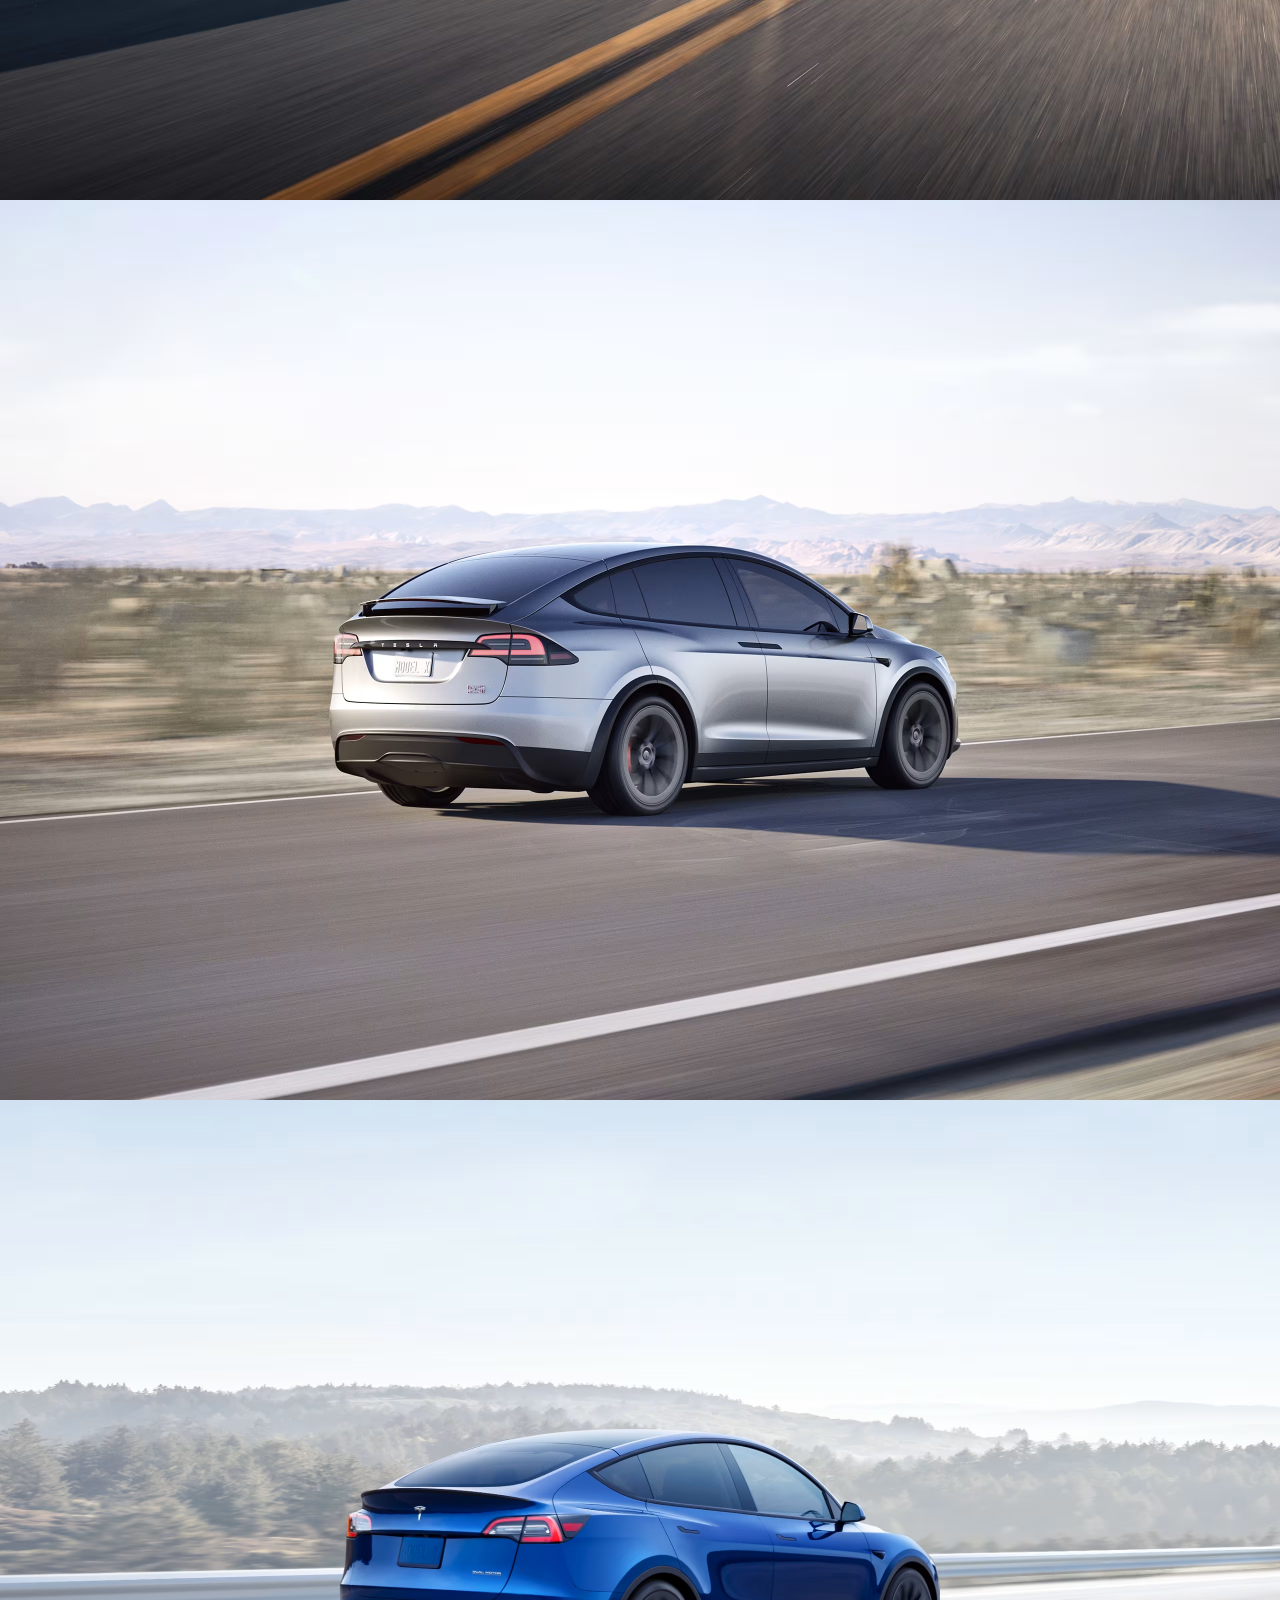
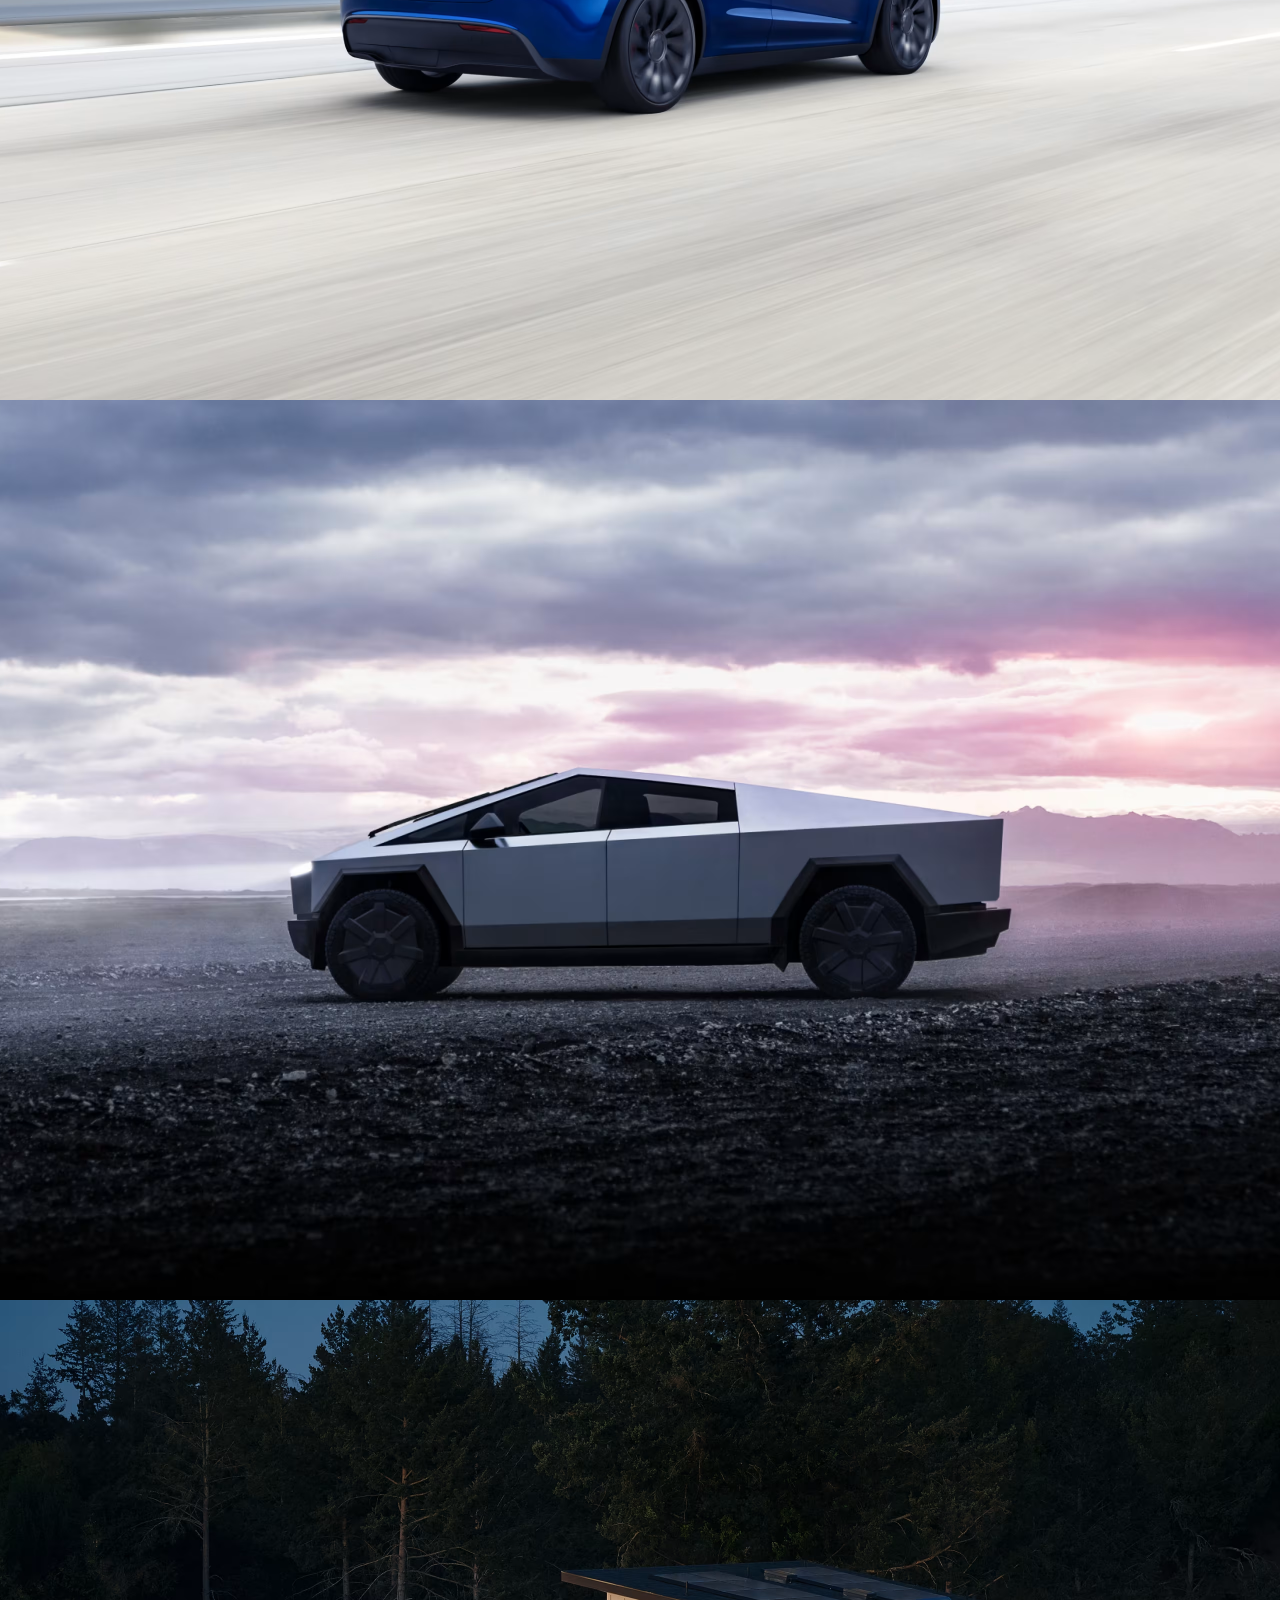
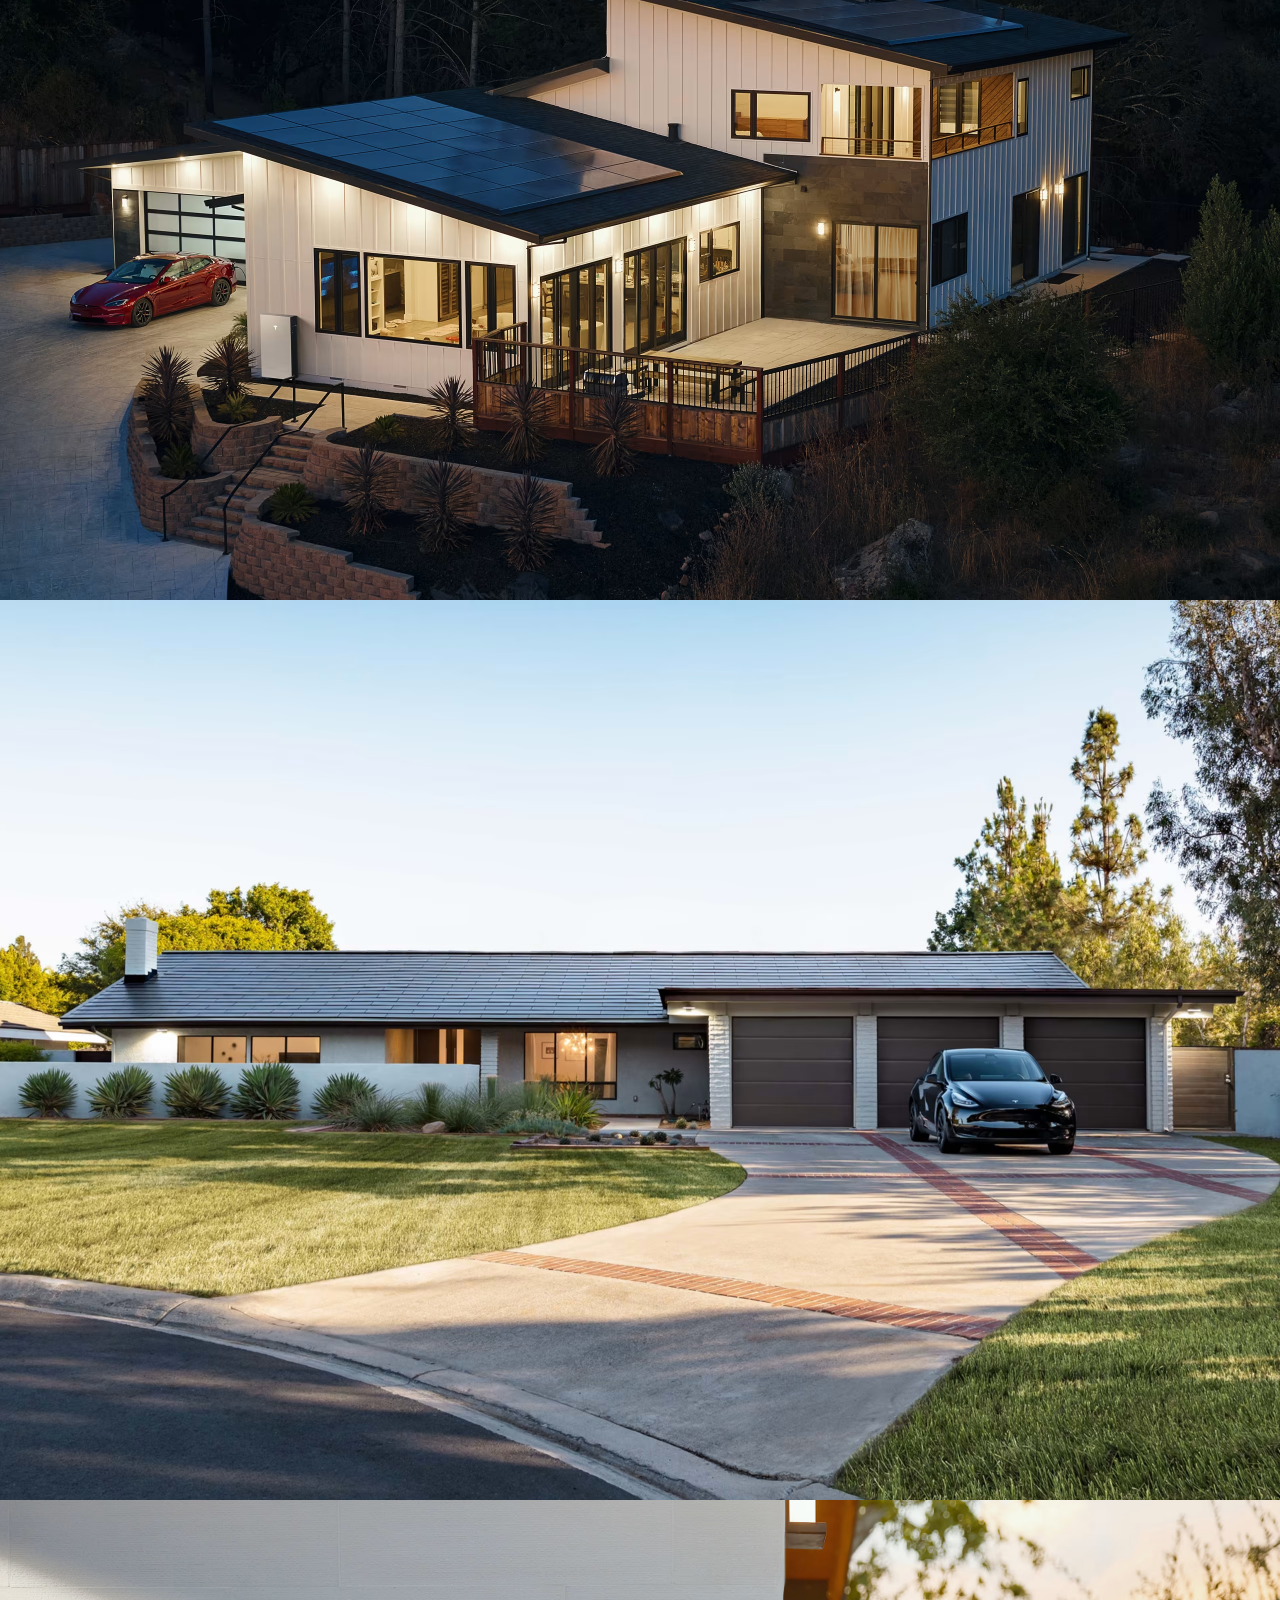
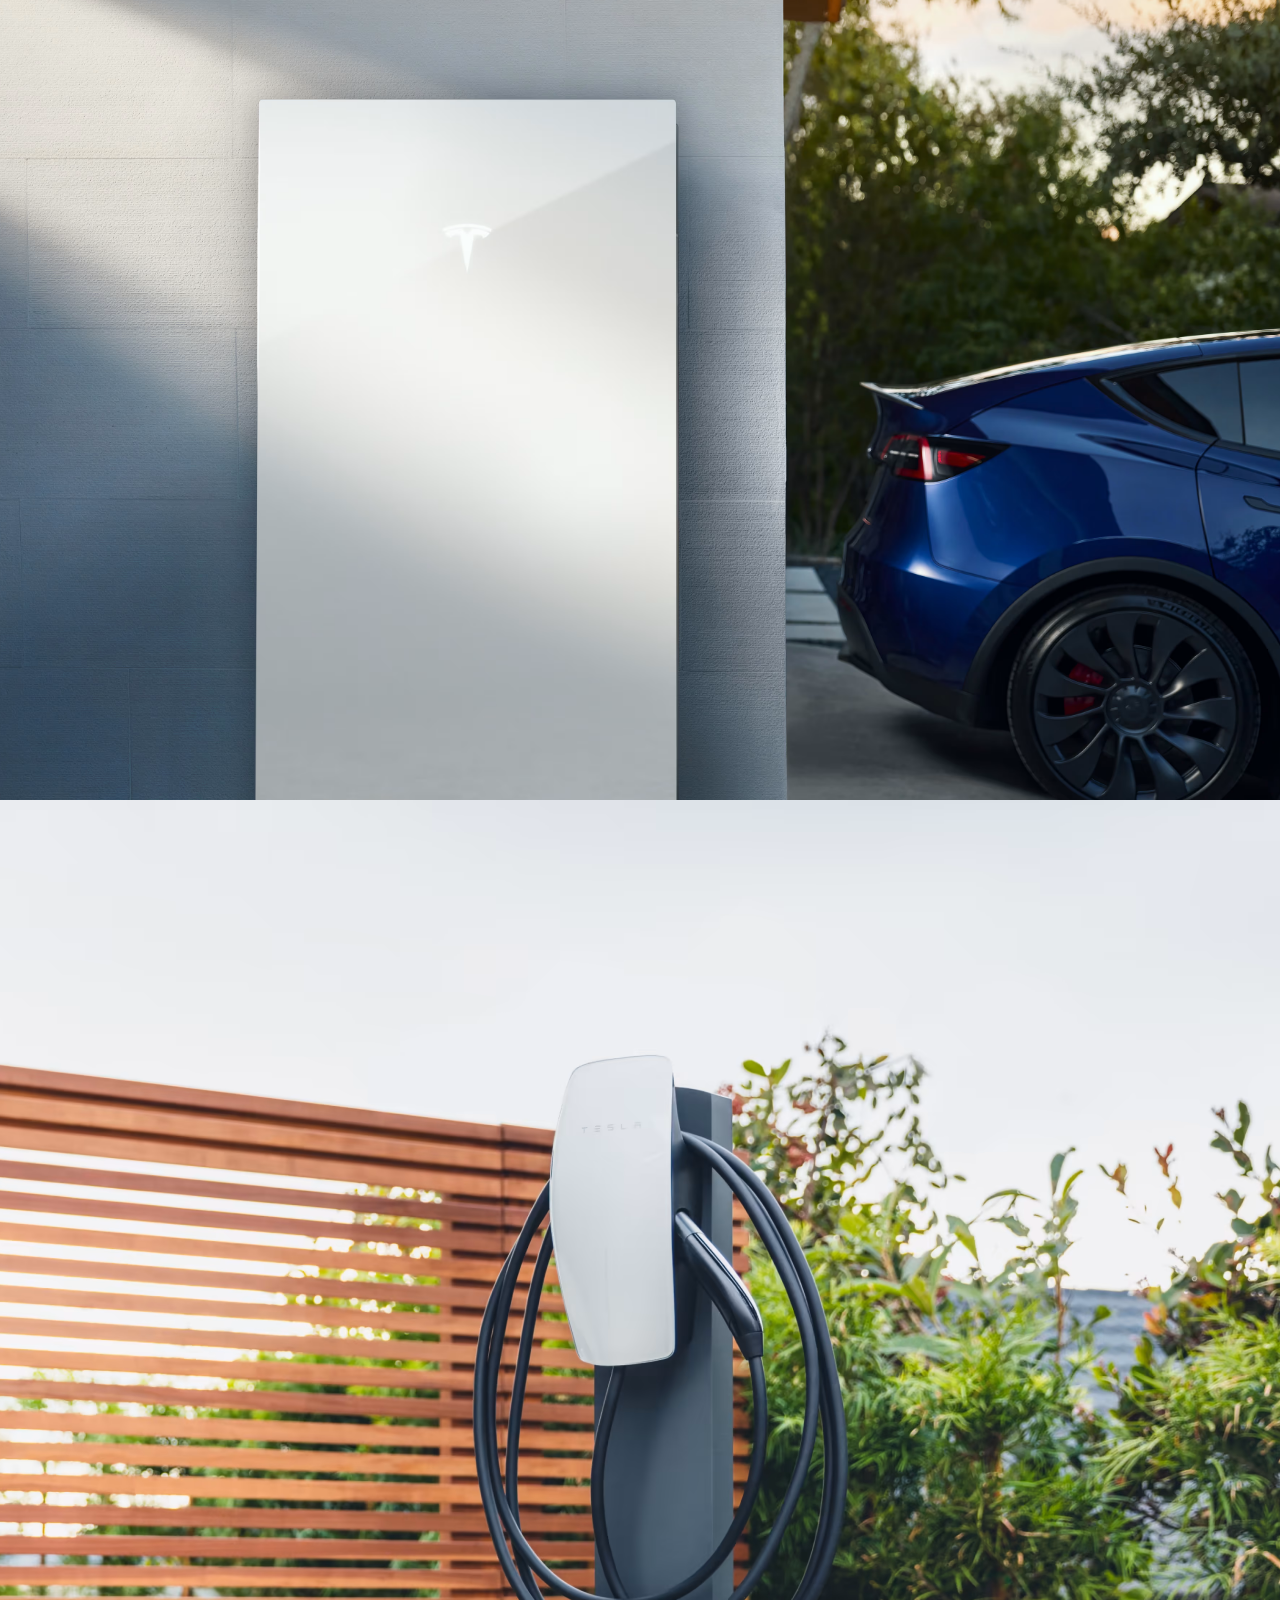
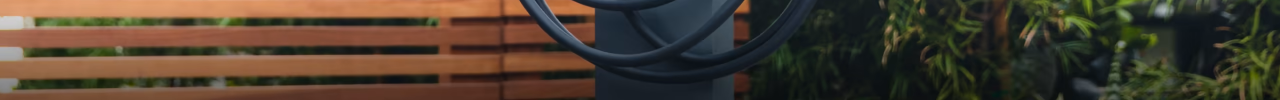
==== commit 9fb0093c: "add mroe" ====
--- a/src/index.html
+++ b/src/index.html
@@ -82,10 +82,6 @@
       <div class="all-contaner6"></div>
       <div class="all-contaner7"></div>
       <div class="all-contaner8"></div>
-      <div class="all-contaner8"></div>
-      <div class="all-contaner8"></div>
-      <div class="all-contaner8"></div>
-      <div class="all-contaner8"></div>
     </section>
     <script src="index.js"></script>
   </body>
